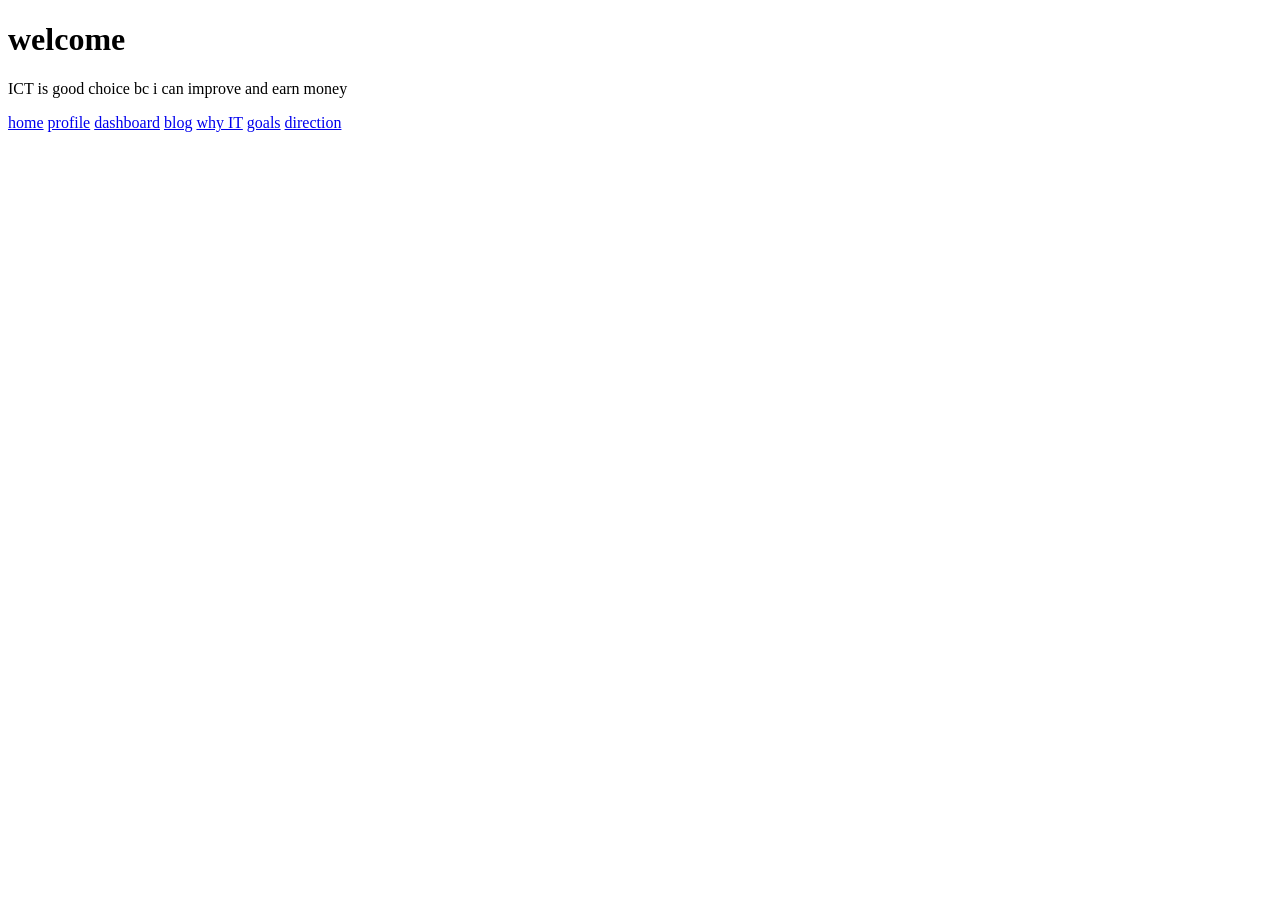
==== blog.html @ 0f148d78 "initial portfolio" ====
<!DOCTYPE html>
<html lang="en">
<head>
    <meta charset="UTF-8">
    <meta name="viewport" content="width=device-width, initial-scale=1.0">
    <title>Document</title>
</head>
<main>
    <h1> welcome</h1>
    <p>
        ICT is good choice bc i can improve and earn money
    </p>
</main>
<body>
    <nav>
        <a href="index.html">home</a>
        <a href="profile.html">profile</a>
        <a
    href="dashboard.html">dashboard</a>
         <a href="blog.html">blog</a>
         <a href="why-it.html">why IT</a>
         <a href="goals.html">goals</a>
         <a href="direction.html">direction</a>
         
         </nav>
    
</body>
</html>
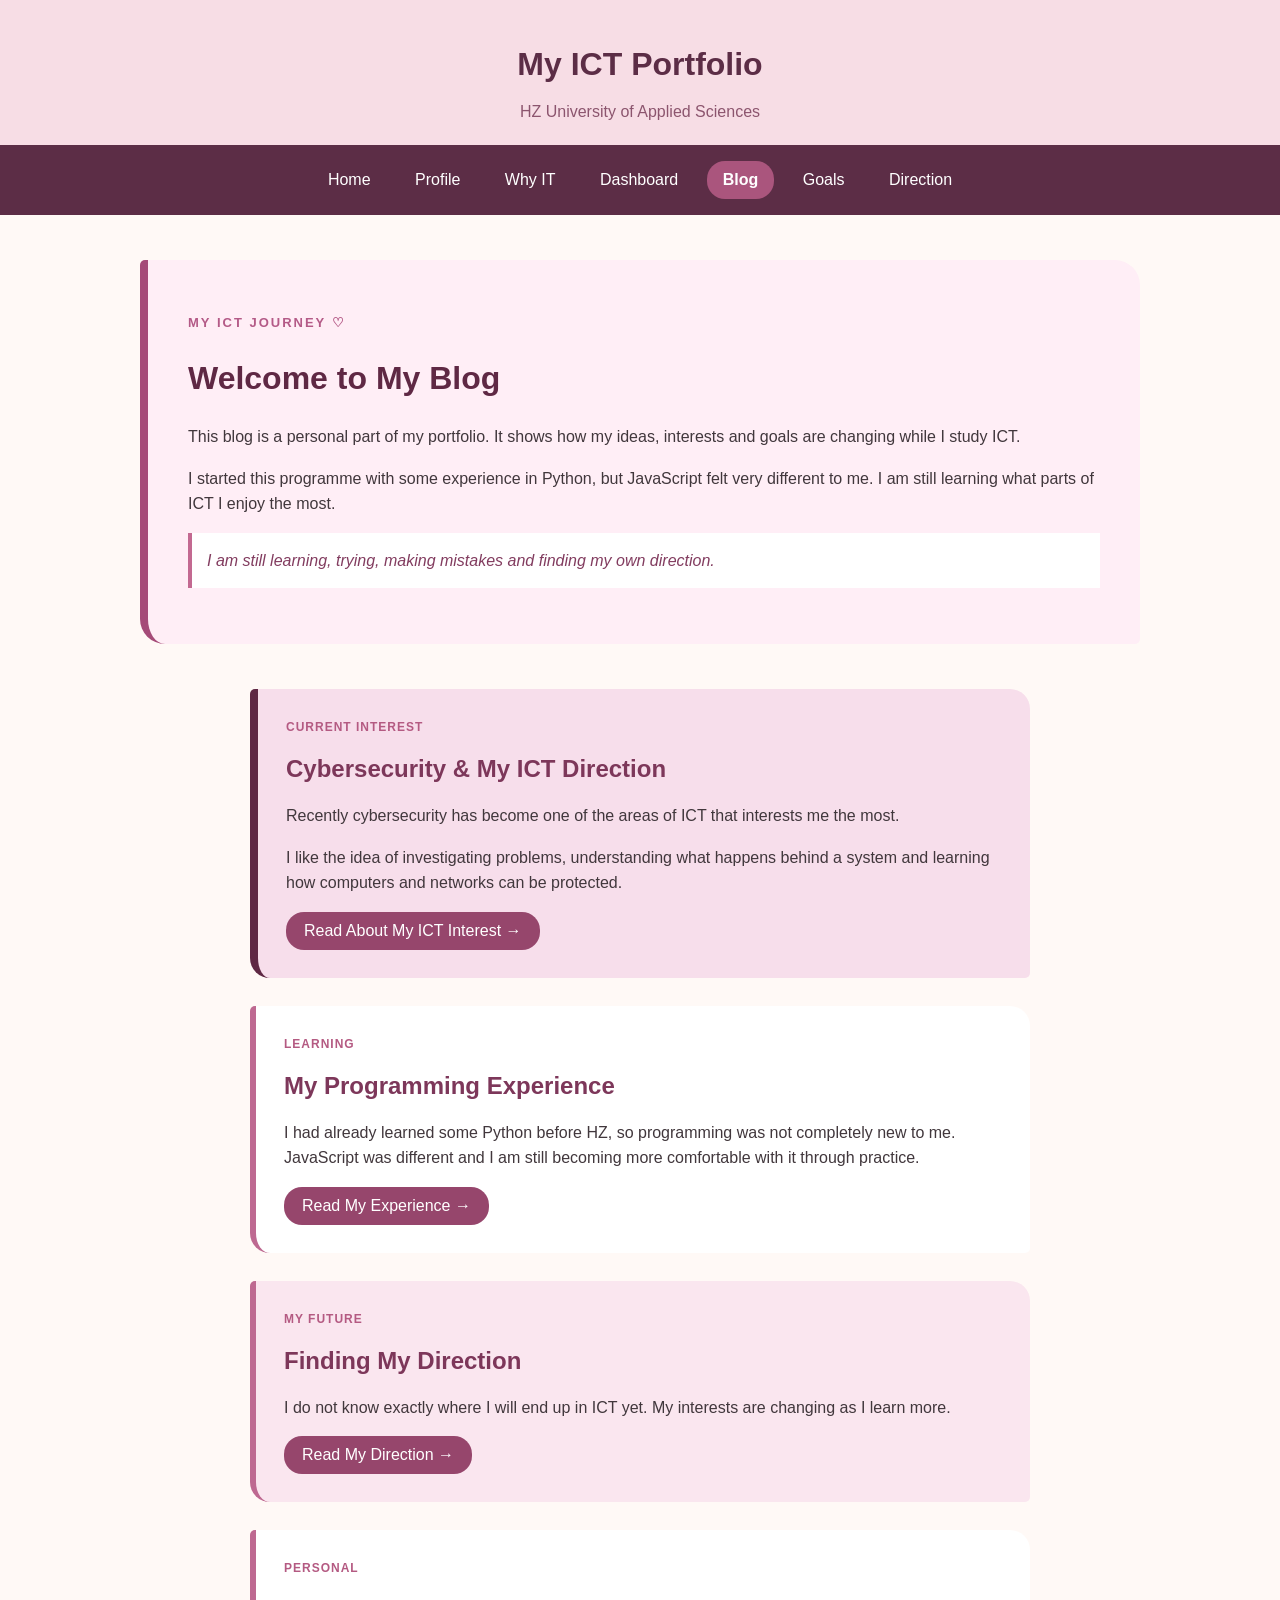
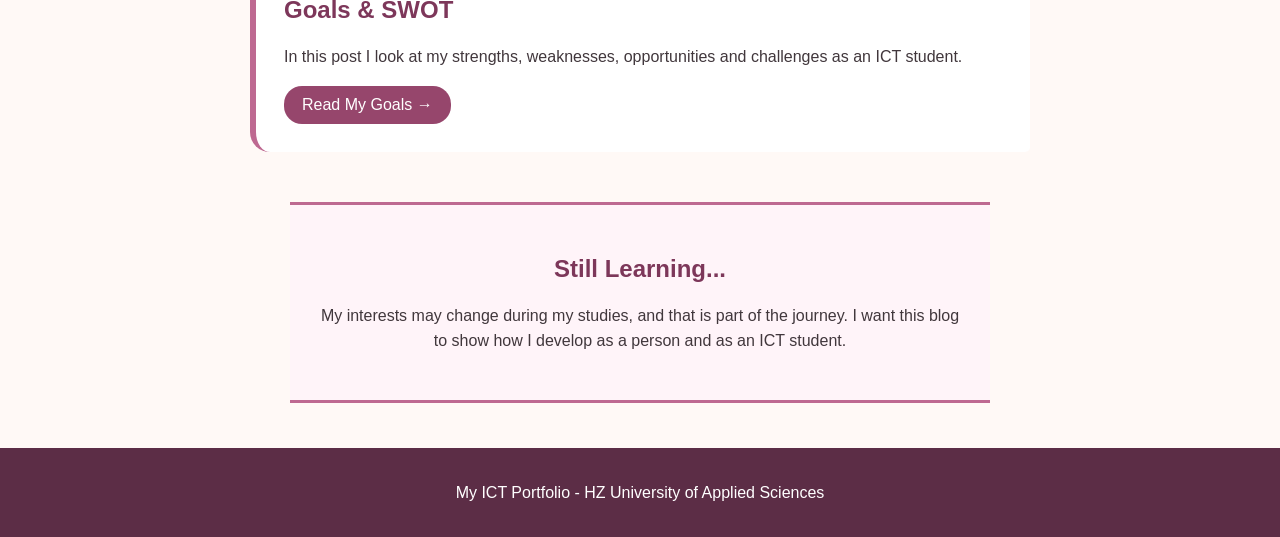
==== commit c5f016d7: "final portfolio" ====
--- a/blog.html
+++ b/blog.html
@@ -1,28 +1,139 @@
-<!DOCTYPE html>
+<!doctype html>
 <html lang="en">
-<head>
-    <meta charset="UTF-8">
-    <meta name="viewport" content="width=device-width, initial-scale=1.0">
-    <title>Document</title>
-</head>
-<main>
-    <h1> welcome</h1>
-    <p>
-        ICT is good choice bc i can improve and earn money
-    </p>
-</main>
-<body>
-    <nav>
-        <a href="index.html">home</a>
-        <a href="profile.html">profile</a>
-        <a
-    href="dashboard.html">dashboard</a>
-         <a href="blog.html">blog</a>
-         <a href="why-it.html">why IT</a>
-         <a href="goals.html">goals</a>
-         <a href="direction.html">direction</a>
-         
-         </nav>
-    
-</body>
-</html>+  <head>
+    <meta charset="UTF-8" />
+    <meta name="viewport" content="width=device-width, initial-scale=1.0" />
+
+    <title>Blog - My ICT Portfolio</title>
+
+    <meta
+      name="description"
+      content="My personal ICT blog about my goals, programming experience, future direction and interest in cybersecurity."
+    />
+
+    <link rel="stylesheet" href="css/style.css" />
+  </head>
+
+  <body>
+    <header>
+      <h1>My ICT Portfolio</h1>
+
+      <p class="header-text">HZ University of Applied Sciences</p>
+
+      <nav>
+        <a href="index.html">Home</a>
+        <a href="profile.html">Profile</a>
+        <a href="why-it.html">Why IT</a>
+        <a href="dashboard.html">Dashboard</a>
+        <a href="blog.html" class="active">Blog</a>
+        <a href="goals.html">Goals</a>
+        <a href="direction.html">Direction</a>
+      </nav>
+    </header>
+
+    <main>
+      <section class="personal-blog-intro">
+        <p class="blog-note">MY ICT JOURNEY ♡</p>
+
+        <h2>Welcome to My Blog</h2>
+
+        <p>
+          This blog is a personal part of my portfolio. It shows how my ideas,
+          interests and goals are changing while I study ICT.
+        </p>
+
+        <p>
+          I started this programme with some experience in Python, but
+          JavaScript felt very different to me. I am still learning what parts
+          of ICT I enjoy the most.
+        </p>
+
+        <p class="blog-quote">
+          I am still learning, trying, making mistakes and finding my own
+          direction.
+        </p>
+      </section>
+
+      <article class="personal-post cyber-post">
+        <span class="post-label">CURRENT INTEREST</span>
+
+        <h2>Cybersecurity & My ICT Direction</h2>
+
+        <p>
+          Recently cybersecurity has become one of the areas of ICT that
+          interests me the most.
+        </p>
+
+        <p>
+          I like the idea of investigating problems, understanding what happens
+          behind a system and learning how computers and networks can be
+          protected.
+        </p>
+
+        <a href="ict-field.html" class="blog-button">
+          Read About My ICT Interest →
+        </a>
+      </article>
+
+      <article class="personal-post">
+        <span class="post-label">LEARNING</span>
+
+        <h2>My Programming Experience</h2>
+
+        <p>
+          I had already learned some Python before HZ, so programming was not
+          completely new to me. JavaScript was different and I am still
+          becoming more comfortable with it through practice.
+        </p>
+
+        <a href="programming-experience.html" class="blog-button">
+          Read My Experience →
+        </a>
+      </article>
+
+      <article class="personal-post soft-post">
+        <span class="post-label">MY FUTURE</span>
+
+        <h2>Finding My Direction</h2>
+
+        <p>
+          I do not know exactly where I will end up in ICT yet. My interests are
+          changing as I learn more.
+        </p>
+
+        <a href="direction.html" class="blog-button">
+          Read My Direction →
+        </a>
+      </article>
+
+      <article class="personal-post">
+        <span class="post-label">PERSONAL</span>
+
+        <h2>Goals & SWOT</h2>
+
+        <p>
+          In this post I look at my strengths, weaknesses, opportunities and
+          challenges as an ICT student.
+        </p>
+
+        <a href="goals.html" class="blog-button">
+          Read My Goals →
+        </a>
+      </article>
+
+      <section class="blog-ending">
+        <h2>Still Learning...</h2>
+
+        <p>
+          My interests may change during my studies, and that is part of the
+          journey. I want this blog to show how I develop as a person and as an
+          ICT student.
+        </p>
+      </section>
+    </main>
+
+    <footer>
+      <p>My ICT Portfolio - HZ University of Applied Sciences</p>
+    </footer>
+  </body>
+</html>
--- a/css/style.css
+++ b/css/style.css
@@ -0,0 +1,1031 @@
+body {
+  background-color: rgb(255, 249, 246);
+  font-family: Arial, sans-serif;
+  margin: 0;
+  color: rgb(65, 55, 60);
+}
+
+/* =========================================
+   HEADER
+   ========================================= */
+
+header {
+  background-color: rgb(247, 221, 229);
+  text-align: center;
+  padding-top: 25px;
+}
+
+header h1 {
+  color: rgb(92, 45, 70);
+  margin-bottom: 5px;
+  font-size: 32px;
+}
+
+.header-text {
+  color: rgb(140, 85, 110);
+  margin-bottom: 20px;
+}
+
+/* =========================================
+   NAVIGATION
+   ========================================= */
+
+nav {
+  background-color: rgb(92, 45, 70);
+  padding: 12px;
+  text-align: center;
+}
+
+nav a {
+  color: white;
+  text-decoration: none;
+  display: inline-block;
+  padding: 10px 16px;
+  margin: 4px;
+  border-radius: 18px;
+}
+
+nav a:hover {
+  background-color: rgb(190, 105, 145);
+}
+
+nav a:active {
+  background-color: rgb(65, 28, 48);
+}
+
+nav a.active {
+  background-color: rgb(170, 85, 125);
+  font-weight: bold;
+}
+
+/* =========================================
+   MAIN
+   ========================================= */
+
+main {
+  width: 85%;
+  max-width: 1000px;
+  margin: 45px auto;
+}
+
+article,
+section {
+  box-sizing: border-box;
+}
+
+/* =========================================
+   GENERAL
+   ========================================= */
+
+h2,
+h3 {
+  color: rgb(125, 55, 90);
+}
+
+p {
+  line-height: 1.6;
+}
+
+ul {
+  line-height: 1.8;
+}
+
+main a {
+  text-decoration: none;
+}
+
+/* =========================================
+   GENERAL TABLE
+   ========================================= */
+
+table {
+  width: 100%;
+  border-collapse: collapse;
+  background-color: white;
+  margin-top: 20px;
+}
+
+table th,
+table td {
+  padding: 12px;
+  border: 1px solid rgb(225, 200, 210);
+  text-align: left;
+}
+
+table th {
+  background-color: rgb(105, 48, 78);
+  color: white;
+}
+
+table tr:hover {
+  background-color: rgb(250, 228, 238);
+}
+
+/* =========================================
+   FOOTER
+   ========================================= */
+
+footer {
+  background-color: rgb(92, 45, 70);
+  color: white;
+  text-align: center;
+  padding: 16px;
+  margin-top: 40px;
+}
+
+/* =========================================
+   HOME PAGE
+   ========================================= */
+
+.home-intro {
+  background-color: rgb(255, 241, 246);
+  padding: 40px;
+  border-left: 8px solid rgb(180, 100, 135);
+  border-radius: 5px 25px 5px 25px;
+  margin-bottom: 55px;
+}
+
+.intro-text {
+  width: 55%;
+  display: inline-block;
+  vertical-align: middle;
+}
+
+.intro-text h2 {
+  font-size: 34px;
+  color: rgb(95, 40, 68);
+  margin-top: 5px;
+}
+
+.intro-text p {
+  line-height: 1.7;
+}
+
+.intro-photo {
+  width: 32%;
+  display: inline-block;
+  vertical-align: middle;
+  text-align: center;
+  margin-left: 7%;
+}
+
+.code-photo {
+  width: 100%;
+  background-color: white;
+  padding: 10px;
+  border: 1px solid rgb(220, 200, 205);
+  border-radius: 8px;
+  transform: rotate(3deg);
+}
+
+.intro-photo p {
+  color: rgb(130, 90, 105);
+  font-size: 13px;
+  margin-top: 15px;
+}
+
+.home-button {
+  display: inline-block;
+  background-color: rgb(150, 70, 108);
+  color: white;
+  padding: 11px 22px;
+  margin-top: 10px;
+  border-radius: 20px;
+}
+
+.home-button:hover {
+  background-color: rgb(92, 45, 70);
+  color: white;
+}
+
+/* HOME PORTFOLIO */
+
+.explore-section {
+  margin-bottom: 55px;
+  padding-left: 20px;
+}
+
+.explore-section h2 {
+  color: rgb(95, 40, 68);
+  font-size: 28px;
+  margin-bottom: 8px;
+}
+
+.explore-text {
+  color: rgb(115, 95, 105);
+}
+
+.portfolio-menu {
+  margin-top: 25px;
+}
+
+.portfolio-item {
+  width: 26%;
+  display: inline-block;
+  vertical-align: top;
+  background-color: white;
+  margin: 8px;
+  padding: 18px;
+  border-top: 5px solid rgb(190, 105, 145);
+  border-radius: 4px 4px 16px 16px;
+  color: rgb(95, 40, 68);
+}
+
+.portfolio-item strong {
+  display: block;
+  margin-bottom: 8px;
+  font-size: 17px;
+}
+
+.portfolio-item span {
+  display: block;
+  color: rgb(125, 105, 115);
+  font-size: 14px;
+}
+
+.portfolio-item:hover {
+  background-color: rgb(250, 224, 235);
+  border-top-color: rgb(92, 45, 70);
+}
+
+/* HOME INTERESTS */
+
+.interest-section {
+  background-color: rgb(248, 228, 236);
+  padding: 30px;
+  border-radius: 20px 5px 20px 5px;
+  margin-bottom: 50px;
+}
+
+.interest-section h2 {
+  color: rgb(95, 40, 68);
+}
+
+/* HZ LOGO */
+
+.hz-section {
+  text-align: center;
+  border-top: 2px solid rgb(225, 185, 200);
+  padding-top: 30px;
+}
+
+.hz-logo {
+  width: 130px;
+  margin-bottom: 5px;
+}
+
+.hz-section p {
+  color: rgb(130, 85, 105);
+}
+
+/* =========================================
+   PROFILE PAGE
+   ========================================= */
+
+.profile-top {
+  background-color: rgb(255, 239, 246);
+  padding: 35px;
+  border-left: 8px solid rgb(180, 100, 135);
+  border-radius: 5px 25px 5px 25px;
+  margin-bottom: 45px;
+}
+
+.about-me {
+  width: 55%;
+  display: inline-block;
+  vertical-align: middle;
+}
+
+.about-me h2 {
+  color: rgb(95, 40, 68);
+  font-size: 32px;
+  margin-top: 5px;
+}
+
+.hello-text {
+  color: rgb(185, 90, 135);
+  font-size: 15px;
+  font-weight: bold;
+}
+
+.tagline {
+  color: rgb(150, 70, 110);
+  font-size: 18px;
+  font-weight: bold;
+}
+
+/* PROFILE PHOTO */
+
+.photo-area {
+  width: 34%;
+  display: inline-block;
+  vertical-align: middle;
+  margin-left: 6%;
+  text-align: center;
+}
+
+.photo-card {
+  background-color: white;
+  padding: 12px;
+  border: 1px solid rgb(225, 200, 210);
+  transform: rotate(2deg);
+}
+
+.profile-photo {
+  width: 100%;
+  border: none;
+}
+
+.photo-card p {
+  color: rgb(135, 90, 110);
+  font-size: 13px;
+}
+
+/* GITHUB BUTTON */
+
+.github-button {
+  display: inline-block;
+  background-color: rgb(150, 70, 108);
+  color: white;
+  padding: 10px 22px;
+  margin-top: 10px;
+  border-radius: 20px;
+}
+
+.github-button:hover {
+  background-color: rgb(92, 45, 70);
+  color: white;
+}
+
+/* QUICK FACTS */
+
+.quick-facts {
+  margin-bottom: 45px;
+}
+
+.quick-facts h2 {
+  text-align: center;
+  color: rgb(95, 40, 68);
+}
+
+.fact {
+  width: 26%;
+  display: inline-block;
+  vertical-align: top;
+  background-color: white;
+  margin: 8px;
+  padding: 18px;
+  text-align: center;
+  border-bottom: 4px solid rgb(195, 105, 145);
+  border-radius: 15px;
+}
+
+.fact strong {
+  color: rgb(105, 45, 75);
+}
+
+.fact p {
+  color: rgb(125, 105, 115);
+}
+
+.fact:hover {
+  background-color: rgb(250, 225, 236);
+}
+
+/* LIKES */
+
+.likes-section {
+  background-color: rgb(250, 230, 239);
+  padding: 30px;
+  border-radius: 20px 5px 20px 5px;
+  margin-bottom: 45px;
+}
+
+.likes-section li {
+  margin: 8px 0;
+}
+
+/* USEFUL LINKS */
+
+.useful-links {
+  background-color: rgb(255, 246, 250);
+  padding: 30px;
+  border-radius: 5px 20px 5px 20px;
+}
+
+.useful-links a {
+  display: block;
+  background-color: white;
+  color: rgb(105, 45, 75);
+  padding: 12px;
+  margin: 9px 0;
+  border-left: 5px solid rgb(185, 95, 135);
+  border-radius: 5px;
+}
+
+.useful-links a:hover {
+  background-color: rgb(215, 145, 175);
+  color: white;
+}
+
+/* =========================================
+   WHY IT PAGE
+   ========================================= */
+
+.why-intro {
+  background-color: rgb(255, 239, 246);
+  padding: 35px;
+  border-left: 8px solid rgb(180, 100, 135);
+  border-radius: 5px 25px 5px 25px;
+  margin-bottom: 35px;
+}
+
+.why-intro h2 {
+  font-size: 32px;
+  color: rgb(95, 40, 68);
+}
+
+.why-small {
+  color: rgb(185, 90, 135);
+  font-size: 14px;
+  font-weight: bold;
+  letter-spacing: 2px;
+}
+
+.why-box {
+  width: 42%;
+  display: inline-block;
+  vertical-align: top;
+  background-color: white;
+  padding: 25px;
+  margin-right: 3%;
+  border-top: 5px solid rgb(190, 105, 145);
+  border-radius: 5px 5px 18px 18px;
+}
+
+.second-box {
+  background-color: rgb(250, 230, 239);
+}
+
+.why-goal {
+  background-color: rgb(248, 228, 236);
+  padding: 30px;
+  margin-top: 40px;
+  border-radius: 20px 5px 20px 5px;
+  text-align: center;
+}
+
+.why-button {
+  display: inline-block;
+  background-color: rgb(150, 70, 108);
+  color: white;
+  padding: 11px 22px;
+  border-radius: 20px;
+}
+
+.why-button:hover {
+  background-color: rgb(92, 45, 70);
+  color: white;
+}
+
+/* =========================================
+   BLOG PAGE
+   ========================================= */
+
+.personal-blog-intro {
+  background-color: rgb(255, 238, 246);
+  padding: 40px;
+  margin-bottom: 45px;
+  border-left: 8px solid rgb(165, 75, 120);
+  border-radius: 5px 25px 5px 25px;
+}
+
+.personal-blog-intro h2 {
+  color: rgb(95, 40, 68);
+  font-size: 32px;
+}
+
+.blog-note {
+  color: rgb(180, 90, 135);
+  font-size: 13px;
+  font-weight: bold;
+  letter-spacing: 2px;
+}
+
+.blog-quote {
+  background-color: white;
+  color: rgb(130, 60, 95);
+  padding: 15px;
+  border-left: 4px solid rgb(195, 105, 145);
+  font-style: italic;
+}
+
+.personal-post {
+  width: 78%;
+  background-color: white;
+  padding: 28px;
+  margin: 28px auto;
+  border-left: 6px solid rgb(190, 105, 145);
+  border-radius: 5px 20px 5px 20px;
+}
+
+.personal-post:hover {
+  background-color: rgb(255, 246, 250);
+}
+
+.soft-post {
+  background-color: rgb(250, 230, 239);
+}
+
+.cyber-post {
+  background-color: rgb(247, 222, 235);
+  border-left: 8px solid rgb(95, 40, 68);
+}
+
+.post-label {
+  color: rgb(180, 90, 130);
+  font-size: 12px;
+  font-weight: bold;
+  letter-spacing: 1px;
+}
+
+.blog-button {
+  display: inline-block;
+  background-color: rgb(150, 70, 108);
+  color: white;
+  padding: 10px 18px;
+  border-radius: 18px;
+}
+
+.blog-button:hover {
+  background-color: rgb(92, 45, 70);
+  color: white;
+}
+
+.blog-ending {
+  width: 70%;
+  background-color: rgb(255, 244, 249);
+  text-align: center;
+  padding: 30px;
+  margin: 50px auto 20px auto;
+  border-top: 3px solid rgb(190, 105, 145);
+  border-bottom: 3px solid rgb(190, 105, 145);
+}
+
+/* =========================================
+   GOALS PAGE
+   ========================================= */
+
+.goals-intro {
+  background-color: rgb(255, 239, 246);
+  padding: 35px;
+  border-left: 8px solid rgb(180, 100, 135);
+  border-radius: 5px 25px 5px 25px;
+  margin-bottom: 40px;
+}
+
+.goals-intro h2 {
+  font-size: 32px;
+  color: rgb(95, 40, 68);
+}
+
+.swot-section {
+  margin-bottom: 45px;
+}
+
+.swot-section h2 {
+  text-align: center;
+}
+
+.swot-box {
+  width: 42%;
+  display: inline-block;
+  vertical-align: top;
+  background-color: white;
+  margin: 10px;
+  padding: 22px;
+  border-radius: 12px;
+}
+
+.strength {
+  border-top: 5px solid rgb(180, 100, 135);
+}
+
+.weakness {
+  background-color: rgb(250, 230, 239);
+  border-top: 5px solid rgb(130, 60, 95);
+}
+
+.opportunity {
+  background-color: rgb(255, 246, 250);
+  border-top: 5px solid rgb(205, 135, 165);
+}
+
+.threat {
+  background-color: rgb(248, 226, 236);
+  border-top: 5px solid rgb(95, 40, 68);
+}
+
+.future-goal {
+  background-color: rgb(250, 230, 239);
+  padding: 30px;
+  text-align: center;
+  border-radius: 20px 5px 20px 5px;
+}
+
+/* =========================================
+   DIRECTION PAGE
+   ========================================= */
+
+.direction-intro {
+  background-color: rgb(255, 239, 246);
+  padding: 35px;
+  border-left: 8px solid rgb(180, 100, 135);
+  border-radius: 5px 25px 5px 25px;
+  margin-bottom: 35px;
+}
+
+.direction-intro h2 {
+  font-size: 32px;
+  color: rgb(95, 40, 68);
+}
+
+.direction-card {
+  width: 80%;
+  background-color: white;
+  padding: 25px;
+  margin: 25px auto;
+  border-left: 6px solid rgb(190, 105, 145);
+  border-radius: 5px 18px 5px 18px;
+}
+
+.direction-card:hover {
+  background-color: rgb(255, 246, 250);
+}
+
+.pink-direction {
+  background-color: rgb(250, 230, 239);
+  border-left-color: rgb(110, 45, 75);
+}
+
+.direction-end {
+  background-color: rgb(248, 228, 236);
+  padding: 30px;
+  margin-top: 40px;
+  text-align: center;
+  border-radius: 20px 5px 20px 5px;
+}
+
+/* =========================================
+   PROGRAMMING EXPERIENCE
+   ========================================= */
+
+.programming-intro {
+  background-color: rgb(255, 239, 246);
+  padding: 35px;
+  border-left: 8px solid rgb(180, 100, 135);
+  border-radius: 5px 25px 5px 25px;
+  margin-bottom: 40px;
+}
+
+.programming-intro h2 {
+  font-size: 32px;
+}
+
+.learning-section {
+  margin-bottom: 45px;
+}
+
+.learning-section h2 {
+  text-align: center;
+}
+
+.learning-box {
+  width: 26%;
+  display: inline-block;
+  vertical-align: top;
+  background-color: white;
+  padding: 20px;
+  margin: 8px;
+  border-top: 5px solid rgb(190, 105, 145);
+  border-radius: 5px 5px 15px 15px;
+}
+
+.learning-box:hover {
+  background-color: rgb(250, 225, 236);
+}
+
+.challenge-section {
+  background-color: rgb(250, 230, 239);
+  padding: 30px;
+  border-radius: 20px 5px 20px 5px;
+  margin-bottom: 40px;
+}
+
+.programming-goal {
+  background-color: white;
+  padding: 30px;
+  text-align: center;
+  border-top: 5px solid rgb(185, 95, 135);
+  border-radius: 5px 5px 18px 18px;
+}
+
+/* =========================================
+   ICT FIELD PAGE
+   ========================================= */
+
+.field-intro {
+  background-color: rgb(255, 239, 246);
+  padding: 35px;
+  border-left: 8px solid rgb(180, 100, 135);
+  border-radius: 5px 25px 5px 25px;
+  margin-bottom: 40px;
+}
+
+.field-intro h2 {
+  font-size: 32px;
+}
+
+.field-section {
+  margin-bottom: 45px;
+}
+
+.field-section h2 {
+  text-align: center;
+}
+
+.field-box {
+  width: 42%;
+  display: inline-block;
+  vertical-align: top;
+  background-color: white;
+  padding: 22px;
+  margin: 10px;
+  border-top: 5px solid rgb(190, 105, 145);
+  border-radius: 5px 5px 15px 15px;
+}
+
+.field-box:hover {
+  background-color: rgb(250, 225, 236);
+}
+
+.cyber-interest {
+  background-color: rgb(250, 230, 239);
+  padding: 30px;
+  border-left: 7px solid rgb(105, 45, 75);
+  border-radius: 20px 5px 20px 5px;
+  margin-bottom: 40px;
+}
+
+/* =========================================
+   BACK BUTTON
+   ========================================= */
+
+.back-button {
+  display: inline-block;
+  background-color: rgb(150, 70, 108);
+  color: white;
+  padding: 10px 20px;
+  border-radius: 20px;
+}
+
+.back-button:hover {
+  background-color: rgb(92, 45, 70);
+  color: white;
+}
+
+/* =========================================
+   DASHBOARD PAGE
+   ========================================= */
+
+/* STUDY PROGRESS */
+
+.study-progress {
+  width: 80%;
+  background-color: rgb(255, 239, 246);
+  padding: 30px;
+  margin: 0 auto 45px auto;
+  border-left: 8px solid rgb(180, 100, 135);
+  border-radius: 5px 25px 5px 25px;
+}
+
+/* PROGRESS TITLE */
+
+.progress-title {
+  text-align: center;
+  margin-bottom: 25px;
+}
+
+.progress-title h2 {
+  color: rgb(95, 40, 68);
+  margin: 0 0 6px 0;
+  font-size: 28px;
+}
+
+.progress-title p {
+  color: rgb(150, 80, 110);
+  margin: 0;
+  font-size: 14px;
+}
+
+/* PROGRESS BAR */
+
+.progress-bar {
+  width: 100%;
+  height: 24px;
+  background-color: rgb(230, 215, 222);
+  border-radius: 15px;
+  position: relative;
+  overflow: hidden;
+}
+
+.progress-fill {
+  width: 0%;
+  height: 100%;
+  background-color: rgb(180, 100, 135);
+  border-radius: 15px;
+}
+
+/* STUDY ADVICE BOUNDARY */
+
+.boundary-line {
+  position: absolute;
+  left: 75%;
+  top: 0;
+  width: 4px;
+  height: 100%;
+  background-color: rgb(92, 45, 70);
+}
+
+/* PROGRESS TEXT */
+
+.progress-info {
+  display: flex;
+  justify-content: space-between;
+  margin-top: 9px;
+  color: rgb(120, 85, 100);
+  font-size: 12px;
+}
+
+.boundary-text {
+  color: rgb(92, 45, 70);
+  font-weight: bold;
+}
+
+/* DASHBOARD TABLE */
+
+.dashboard-table {
+  background-color: white;
+  padding: 30px;
+  border-top: 5px solid rgb(190, 105, 145);
+  border-radius: 5px 5px 18px 18px;
+  margin-bottom: 40px;
+}
+
+.dashboard-table h2 {
+  text-align: center;
+  color: rgb(95, 40, 68);
+  margin-top: 0;
+  margin-bottom: 25px;
+}
+
+.dashboard-table table {
+  font-size: 14px;
+}
+
+.dashboard-table th {
+  background-color: rgb(95, 40, 68);
+  color: white;
+}
+
+.quarter-row td {
+  background-color: rgb(232, 190, 210);
+  color: rgb(85, 35, 60);
+  font-weight: bold;
+  text-align: center;
+}
+
+.not-completed td {
+  background-color: rgb(255, 251, 252);
+}
+
+.not-completed:hover td {
+  background-color: rgb(250, 235, 242);
+}
+
+.passed td {
+  background-color: rgb(230, 245, 233);
+}
+
+.failed td {
+  background-color: rgb(250, 228, 232);
+}
+
+/* =========================================
+   MOBILE
+   ========================================= */
+
+@media (max-width: 700px) {
+  main {
+    width: 92%;
+  }
+
+  nav a {
+    padding: 8px 12px;
+  }
+
+  /* HOME */
+
+  .intro-text {
+    width: 100%;
+  }
+
+  .intro-photo {
+    width: 70%;
+    margin: 30px 15% 0 15%;
+  }
+
+  .portfolio-item {
+    width: 85%;
+  }
+
+  /* PROFILE */
+
+  .about-me {
+    width: 100%;
+  }
+
+  .photo-area {
+    width: 70%;
+    margin: 30px 15% 0 15%;
+  }
+
+  .fact {
+    width: 85%;
+  }
+
+  /* WHY IT */
+
+  .why-box {
+    width: 90%;
+    margin-bottom: 20px;
+  }
+
+  /* BLOG */
+
+  .personal-post {
+    width: 90%;
+  }
+
+  .blog-ending {
+    width: 85%;
+  }
+
+  /* GOALS */
+
+  .swot-box {
+    width: 90%;
+  }
+
+  /* DIRECTION */
+
+  .direction-card {
+    width: 90%;
+  }
+
+  /* PROGRAMMING */
+
+  .learning-box {
+    width: 85%;
+  }
+
+  /* ICT FIELD */
+
+  .field-box {
+    width: 90%;
+  }
+
+  /* DASHBOARD */
+
+  .study-progress {
+    width: 90%;
+    padding: 25px;
+  }
+
+  .progress-title h2 {
+    font-size: 24px;
+  }
+
+  .progress-info {
+    font-size: 10px;
+  }
+
+  .dashboard-table {
+    overflow-x: auto;
+    padding: 15px;
+  }
+
+  .dashboard-table table {
+    min-width: 750px;
+  }
+}
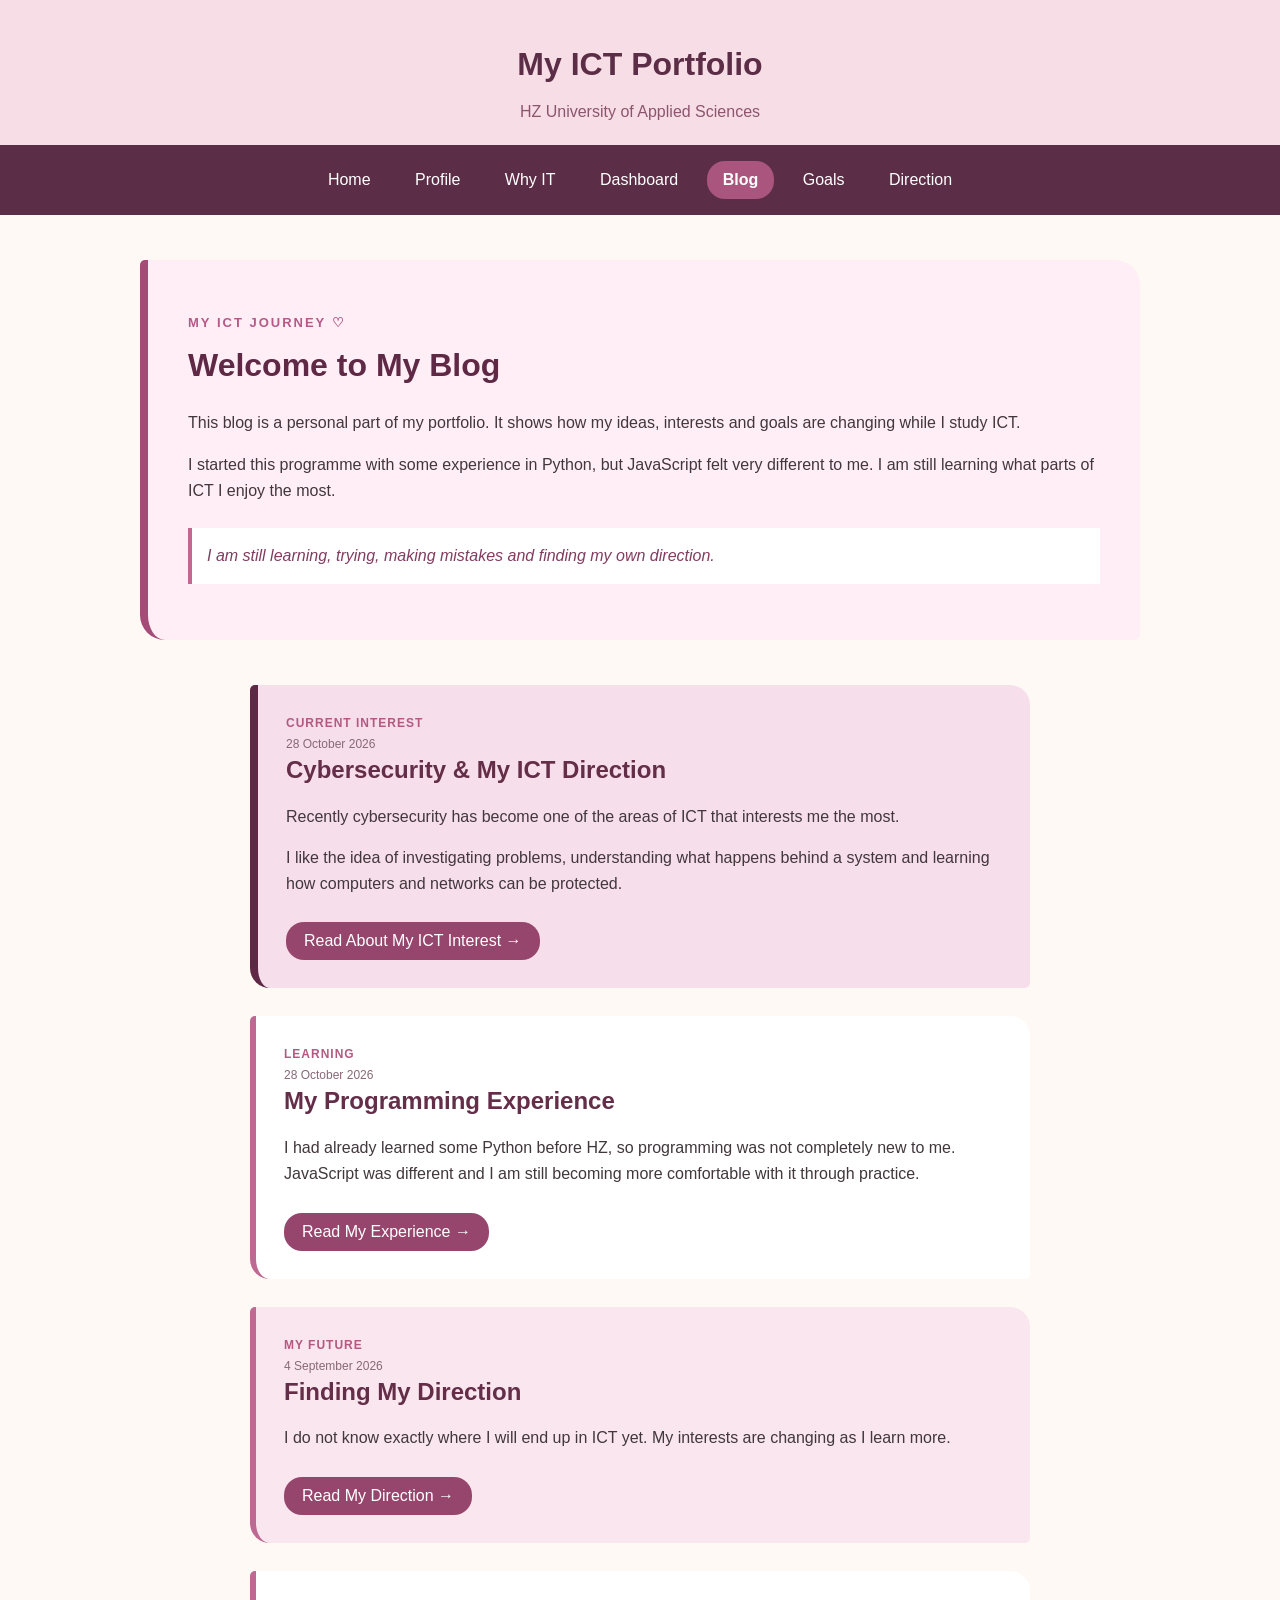
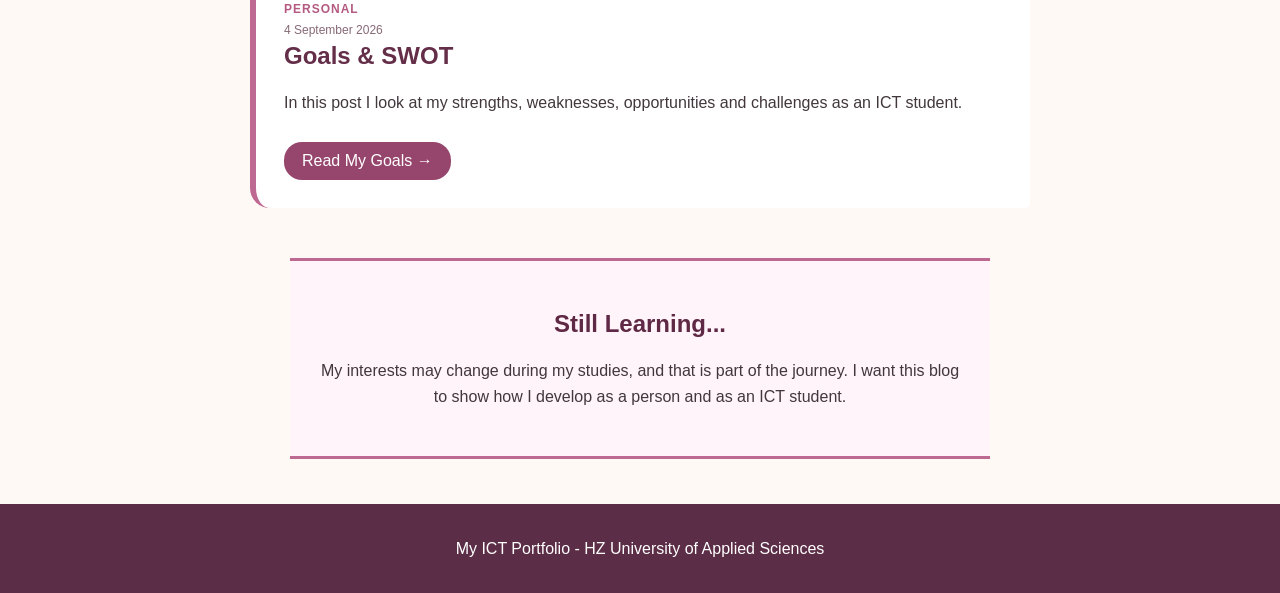
==== commit 3d9f85ef: "update dashboard and css" ====
--- a/blog.html
+++ b/blog.html
@@ -25,7 +25,7 @@
         <a href="profile.html">Profile</a>
         <a href="why-it.html">Why IT</a>
         <a href="dashboard.html">Dashboard</a>
-        <a href="blog.html" class="active">Blog</a>
+        <a href="blog.html" class="active" aria-current="page">Blog</a>
         <a href="goals.html">Goals</a>
         <a href="direction.html">Direction</a>
       </nav>
@@ -57,6 +57,8 @@
       <article class="personal-post cyber-post">
         <span class="post-label">CURRENT INTEREST</span>
 
+        <time class="post-date" datetime="2026-10-28"> 28 October 2026 </time>
+
         <h2>Cybersecurity & My ICT Direction</h2>
 
         <p>
@@ -78,12 +80,14 @@
       <article class="personal-post">
         <span class="post-label">LEARNING</span>
 
+        <time class="post-date" datetime="2026-10-28"> 28 October 2026 </time>
+
         <h2>My Programming Experience</h2>
 
         <p>
           I had already learned some Python before HZ, so programming was not
-          completely new to me. JavaScript was different and I am still
-          becoming more comfortable with it through practice.
+          completely new to me. JavaScript was different and I am still becoming
+          more comfortable with it through practice.
         </p>
 
         <a href="programming-experience.html" class="blog-button">
@@ -94,6 +98,8 @@
       <article class="personal-post soft-post">
         <span class="post-label">MY FUTURE</span>
 
+        <time class="post-date" datetime="2026-09-04"> 4 September 2026 </time>
+
         <h2>Finding My Direction</h2>
 
         <p>
@@ -101,13 +107,13 @@
           changing as I learn more.
         </p>
 
-        <a href="direction.html" class="blog-button">
-          Read My Direction →
-        </a>
+        <a href="direction.html" class="blog-button"> Read My Direction → </a>
       </article>
 
       <article class="personal-post">
         <span class="post-label">PERSONAL</span>
+
+        <time class="post-date" datetime="2026-09-04"> 4 September 2026 </time>
 
         <h2>Goals & SWOT</h2>
 
@@ -116,9 +122,7 @@
           challenges as an ICT student.
         </p>
 
-        <a href="goals.html" class="blog-button">
-          Read My Goals →
-        </a>
+        <a href="goals.html" class="blog-button"> Read My Goals → </a>
       </article>
 
       <section class="blog-ending">
--- a/css/style.css
+++ b/css/style.css
@@ -69,7 +69,8 @@
 }
 
 article,
-section {
+section,
+aside {
   box-sizing: border-box;
 }
 
@@ -198,7 +199,9 @@
   color: white;
 }
 
-/* HOME PORTFOLIO */
+/* =========================================
+   HOME - PORTFOLIO
+   ========================================= */
 
 .explore-section {
   margin-bottom: 55px;
@@ -248,7 +251,13 @@
   border-top-color: rgb(92, 45, 70);
 }
 
-/* HOME INTERESTS */
+.portfolio-item:hover span {
+  color: rgb(92, 45, 70);
+}
+
+/* =========================================
+   HOME - INTERESTS
+   ========================================= */
 
 .interest-section {
   background-color: rgb(248, 228, 236);
@@ -261,7 +270,9 @@
   color: rgb(95, 40, 68);
 }
 
-/* HZ LOGO */
+/* =========================================
+   HOME - HZ
+   ========================================= */
 
 .hz-section {
   text-align: center;
@@ -290,6 +301,8 @@
   margin-bottom: 45px;
 }
 
+/* ABOUT ME */
+
 .about-me {
   width: 55%;
   display: inline-block;
@@ -339,9 +352,10 @@
 .photo-card p {
   color: rgb(135, 90, 110);
   font-size: 13px;
-}
-
-/* GITHUB BUTTON */
+  margin-bottom: 5px;
+}
+
+/* GITHUB */
 
 .github-button {
   display: inline-block;
@@ -357,60 +371,154 @@
   color: white;
 }
 
-/* QUICK FACTS */
-
-.quick-facts {
-  margin-bottom: 45px;
-}
-
-.quick-facts h2 {
-  text-align: center;
-  color: rgb(95, 40, 68);
-}
-
-.fact {
-  width: 26%;
-  display: inline-block;
-  vertical-align: top;
-  background-color: white;
-  margin: 8px;
-  padding: 18px;
-  text-align: center;
-  border-bottom: 4px solid rgb(195, 105, 145);
-  border-radius: 15px;
-}
-
-.fact strong {
-  color: rgb(105, 45, 75);
-}
-
-.fact p {
-  color: rgb(125, 105, 115);
-}
-
-.fact:hover {
-  background-color: rgb(250, 225, 236);
-}
-
-/* LIKES */
-
-.likes-section {
+/* =========================================
+   PROFILE - THEATRE
+   ========================================= */
+
+.theatre-section {
   background-color: rgb(250, 230, 239);
   padding: 30px;
+  margin-bottom: 45px;
   border-radius: 20px 5px 20px 5px;
+}
+
+.theatre-photo {
+  width: 48%;
+  display: inline-block;
+  vertical-align: middle;
+}
+
+.theatre-photo img {
+  width: 100%;
+  display: block;
+  border-radius: 8px;
+}
+
+.theatre-text {
+  width: 43%;
+  display: inline-block;
+  vertical-align: middle;
+  margin-left: 5%;
+}
+
+.theatre-small {
+  color: rgb(185, 90, 135);
+  font-size: 12px;
+  font-weight: bold;
+  letter-spacing: 1px;
+  margin-bottom: 5px;
+}
+
+.theatre-text h2 {
+  color: rgb(95, 40, 68);
+  font-size: 30px;
+  margin-top: 5px;
+  margin-bottom: 15px;
+}
+
+.theatre-text h3 {
+  color: rgb(105, 45, 75);
+  font-size: 17px;
+  margin-bottom: 5px;
+}
+
+.theatre-text p {
+  line-height: 1.7;
+}
+
+.theatre-details {
+  padding-left: 20px;
+  margin-top: 5px;
+}
+
+.theatre-details li {
+  margin-bottom: 4px;
+}
+
+/* =========================================
+   PROFILE - BAKING
+   ========================================= */
+
+.baking-section {
+  background-color: rgb(255, 244, 238);
+  padding: 35px;
   margin-bottom: 45px;
-}
-
-.likes-section li {
-  margin: 8px 0;
-}
-
-/* USEFUL LINKS */
+  border-right: 8px solid rgb(190, 105, 145);
+  border-radius: 25px 5px 25px 5px;
+}
+
+.baking-text {
+  width: 45%;
+  display: inline-block;
+  vertical-align: middle;
+  margin-right: 6%;
+}
+
+.baking-small {
+  color: rgb(185, 90, 135);
+  font-size: 12px;
+  font-weight: bold;
+  letter-spacing: 1px;
+  margin-bottom: 5px;
+}
+
+.baking-text h2 {
+  color: rgb(95, 40, 68);
+  font-size: 30px;
+  margin-top: 5px;
+  margin-bottom: 15px;
+}
+
+.baking-text p {
+  line-height: 1.7;
+}
+
+.baking-note {
+  display: inline-block;
+  background-color: rgb(247, 221, 229);
+  color: rgb(105, 45, 75);
+  padding: 9px 15px;
+  margin-top: 8px;
+  border-radius: 18px;
+  font-size: 13px;
+  font-weight: bold;
+}
+
+.baking-photo {
+  width: 43%;
+  display: inline-block;
+  vertical-align: middle;
+  text-align: center;
+  background-color: white;
+  padding: 10px;
+  border: 1px solid rgb(225, 200, 210);
+  transform: rotate(2deg);
+  box-sizing: border-box;
+}
+
+.baking-photo img {
+  width: 100%;
+  display: block;
+}
+
+.baking-photo p {
+  color: rgb(135, 90, 110);
+  font-size: 13px;
+  margin-bottom: 4px;
+}
+
+/* =========================================
+   EXTERNAL LINKS
+   ========================================= */
 
 .useful-links {
   background-color: rgb(255, 246, 250);
   padding: 30px;
   border-radius: 5px 20px 5px 20px;
+}
+
+.useful-links h2 {
+  color: rgb(95, 40, 68);
 }
 
 .useful-links a {
@@ -426,6 +534,15 @@
 .useful-links a:hover {
   background-color: rgb(215, 145, 175);
   color: white;
+}
+
+.external-menu {
+  border-left: 6px solid rgb(185, 95, 135);
+}
+
+.external-menu h2::after {
+  content: " ↗";
+  font-size: 16px;
 }
 
 /* =========================================
@@ -441,8 +558,9 @@
 }
 
 .why-intro h2 {
+  color: rgb(95, 40, 68);
   font-size: 32px;
-  color: rgb(95, 40, 68);
+  margin-top: 5px;
 }
 
 .why-small {
@@ -463,6 +581,10 @@
   border-radius: 5px 5px 18px 18px;
 }
 
+.why-box h2 {
+  color: rgb(105, 45, 75);
+}
+
 .second-box {
   background-color: rgb(250, 230, 239);
 }
@@ -475,11 +597,16 @@
   text-align: center;
 }
 
+.why-goal h2 {
+  color: rgb(95, 40, 68);
+}
+
 .why-button {
   display: inline-block;
   background-color: rgb(150, 70, 108);
   color: white;
   padding: 11px 22px;
+  margin-top: 10px;
   border-radius: 20px;
 }
 
@@ -503,6 +630,7 @@
 .personal-blog-intro h2 {
   color: rgb(95, 40, 68);
   font-size: 32px;
+  margin-top: 5px;
 }
 
 .blog-note {
@@ -516,6 +644,7 @@
   background-color: white;
   color: rgb(130, 60, 95);
   padding: 15px;
+  margin-top: 25px;
   border-left: 4px solid rgb(195, 105, 145);
   font-style: italic;
 }
@@ -531,6 +660,11 @@
 
 .personal-post:hover {
   background-color: rgb(255, 246, 250);
+}
+
+.personal-post h2 {
+  color: rgb(100, 45, 72);
+  margin-top: 5px;
 }
 
 .soft-post {
@@ -549,11 +683,19 @@
   letter-spacing: 1px;
 }
 
+.post-date {
+  display: block;
+  color: rgb(135, 105, 118);
+  font-size: 12px;
+  margin-top: 6px;
+}
+
 .blog-button {
   display: inline-block;
   background-color: rgb(150, 70, 108);
   color: white;
   padding: 10px 18px;
+  margin-top: 10px;
   border-radius: 18px;
 }
 
@@ -570,6 +712,10 @@
   margin: 50px auto 20px auto;
   border-top: 3px solid rgb(190, 105, 145);
   border-bottom: 3px solid rgb(190, 105, 145);
+}
+
+.blog-ending h2 {
+  color: rgb(95, 40, 68);
 }
 
 /* =========================================
@@ -585,8 +731,8 @@
 }
 
 .goals-intro h2 {
+  color: rgb(95, 40, 68);
   font-size: 32px;
-  color: rgb(95, 40, 68);
 }
 
 .swot-section {
@@ -594,7 +740,9 @@
 }
 
 .swot-section h2 {
-  text-align: center;
+  color: rgb(95, 40, 68);
+  text-align: center;
+  margin-bottom: 25px;
 }
 
 .swot-box {
@@ -605,6 +753,14 @@
   margin: 10px;
   padding: 22px;
   border-radius: 12px;
+}
+
+.swot-box h3 {
+  margin-top: 0;
+}
+
+.swot-box li {
+  margin: 8px 0;
 }
 
 .strength {
@@ -646,8 +802,8 @@
 }
 
 .direction-intro h2 {
+  color: rgb(95, 40, 68);
   font-size: 32px;
-  color: rgb(95, 40, 68);
 }
 
 .direction-card {
@@ -659,6 +815,10 @@
   border-radius: 5px 18px 5px 18px;
 }
 
+.direction-card h2 {
+  color: rgb(105, 45, 75);
+}
+
 .direction-card:hover {
   background-color: rgb(255, 246, 250);
 }
@@ -666,6 +826,10 @@
 .pink-direction {
   background-color: rgb(250, 230, 239);
   border-left-color: rgb(110, 45, 75);
+}
+
+.direction-card li {
+  margin: 9px 0;
 }
 
 .direction-end {
@@ -674,6 +838,10 @@
   margin-top: 40px;
   text-align: center;
   border-radius: 20px 5px 20px 5px;
+}
+
+.direction-end h2 {
+  color: rgb(95, 40, 68);
 }
 
 /* =========================================
@@ -689,6 +857,7 @@
 }
 
 .programming-intro h2 {
+  color: rgb(95, 40, 68);
   font-size: 32px;
 }
 
@@ -697,6 +866,7 @@
 }
 
 .learning-section h2 {
+  color: rgb(95, 40, 68);
   text-align: center;
 }
 
@@ -709,6 +879,10 @@
   margin: 8px;
   border-top: 5px solid rgb(190, 105, 145);
   border-radius: 5px 5px 15px 15px;
+}
+
+.learning-box h3 {
+  color: rgb(105, 45, 75);
 }
 
 .learning-box:hover {
@@ -722,12 +896,20 @@
   margin-bottom: 40px;
 }
 
+.challenge-section h2 {
+  color: rgb(95, 40, 68);
+}
+
 .programming-goal {
   background-color: white;
   padding: 30px;
   text-align: center;
   border-top: 5px solid rgb(185, 95, 135);
   border-radius: 5px 5px 18px 18px;
+}
+
+.programming-goal h2 {
+  color: rgb(95, 40, 68);
 }
 
 /* =========================================
@@ -743,6 +925,7 @@
 }
 
 .field-intro h2 {
+  color: rgb(95, 40, 68);
   font-size: 32px;
 }
 
@@ -751,7 +934,9 @@
 }
 
 .field-section h2 {
-  text-align: center;
+  color: rgb(95, 40, 68);
+  text-align: center;
+  margin-bottom: 25px;
 }
 
 .field-box {
@@ -763,6 +948,10 @@
   margin: 10px;
   border-top: 5px solid rgb(190, 105, 145);
   border-radius: 5px 5px 15px 15px;
+}
+
+.field-box h3 {
+  color: rgb(105, 45, 75);
 }
 
 .field-box:hover {
@@ -777,6 +966,10 @@
   margin-bottom: 40px;
 }
 
+.cyber-interest h2 {
+  color: rgb(95, 40, 68);
+}
+
 /* =========================================
    BACK BUTTON
    ========================================= */
@@ -786,6 +979,7 @@
   background-color: rgb(150, 70, 108);
   color: white;
   padding: 10px 20px;
+  margin-top: 10px;
   border-radius: 20px;
 }
 
@@ -798,18 +992,42 @@
    DASHBOARD PAGE
    ========================================= */
 
-/* STUDY PROGRESS */
+.dashboard-intro {
+  background-color: rgb(255, 239, 246);
+  padding: 35px;
+  margin-bottom: 40px;
+  border-left: 8px solid rgb(180, 100, 135);
+  border-radius: 5px 25px 5px 25px;
+}
+
+.dashboard-intro h2 {
+  color: rgb(95, 40, 68);
+  font-size: 32px;
+  margin-top: 5px;
+  margin-bottom: 10px;
+}
+
+.dashboard-small {
+  color: rgb(185, 90, 135);
+  font-size: 12px;
+  font-weight: bold;
+  letter-spacing: 2px;
+  margin-bottom: 5px;
+}
+
+/* =========================================
+   STUDY PROGRESS
+   ========================================= */
 
 .study-progress {
   width: 80%;
-  background-color: rgb(255, 239, 246);
+  background-color: rgb(255, 244, 248);
   padding: 30px;
-  margin: 0 auto 45px auto;
-  border-left: 8px solid rgb(180, 100, 135);
-  border-radius: 5px 25px 5px 25px;
-}
-
-/* PROGRESS TITLE */
+  margin: 0 auto 40px auto;
+  border-top: 5px solid rgb(190, 105, 145);
+  border-radius: 5px 5px 20px 20px;
+  box-sizing: border-box;
+}
 
 .progress-title {
   text-align: center;
@@ -827,8 +1045,6 @@
   margin: 0;
   font-size: 14px;
 }
-
-/* PROGRESS BAR */
 
 .progress-bar {
   width: 100%;
@@ -846,8 +1062,6 @@
   border-radius: 15px;
 }
 
-/* STUDY ADVICE BOUNDARY */
-
 .boundary-line {
   position: absolute;
   left: 75%;
@@ -857,12 +1071,10 @@
   background-color: rgb(92, 45, 70);
 }
 
-/* PROGRESS TEXT */
-
 .progress-info {
   display: flex;
   justify-content: space-between;
-  margin-top: 9px;
+  margin-top: 10px;
   color: rgb(120, 85, 100);
   font-size: 12px;
 }
@@ -872,14 +1084,68 @@
   font-weight: bold;
 }
 
-/* DASHBOARD TABLE */
+/* =========================================
+   DASHBOARD STATUS
+   ========================================= */
+
+.dashboard-status {
+  background-color: rgb(250, 230, 239);
+  padding: 25px;
+  margin-bottom: 40px;
+  text-align: center;
+  border-radius: 20px 5px 20px 5px;
+}
+
+.dashboard-status h2 {
+  color: rgb(95, 40, 68);
+  margin-top: 0;
+  margin-bottom: 5px;
+}
+
+.dashboard-status p {
+  color: rgb(120, 90, 105);
+  margin-top: 5px;
+}
+
+.status-list {
+  margin-top: 18px;
+}
+
+.status-item {
+  display: inline-block;
+  padding: 9px 17px;
+  margin: 5px;
+  border-radius: 18px;
+  font-size: 13px;
+  font-weight: bold;
+}
+
+.status-not-completed {
+  background-color: rgb(235, 230, 232);
+  color: rgb(95, 85, 90);
+}
+
+.status-passed {
+  background-color: rgb(220, 240, 225);
+  color: rgb(55, 105, 65);
+}
+
+.status-failed {
+  background-color: rgb(250, 220, 225);
+  color: rgb(150, 60, 75);
+}
+
+/* =========================================
+   DASHBOARD TABLE
+   ========================================= */
 
 .dashboard-table {
   background-color: white;
   padding: 30px;
+  margin-bottom: 40px;
   border-top: 5px solid rgb(190, 105, 145);
   border-radius: 5px 5px 18px 18px;
-  margin-bottom: 40px;
+  overflow-x: auto;
 }
 
 .dashboard-table h2 {
@@ -890,20 +1156,44 @@
 }
 
 .dashboard-table table {
+  width: 100%;
+  border-collapse: collapse;
+  background-color: white;
   font-size: 14px;
+}
+
+.dashboard-table th,
+.dashboard-table td {
+  padding: 12px;
+  border: 1px solid rgb(225, 200, 210);
+  text-align: left;
 }
 
 .dashboard-table th {
   background-color: rgb(95, 40, 68);
   color: white;
 }
+
+/* BLOCK TITLE */
 
 .quarter-row td {
   background-color: rgb(232, 190, 210);
   color: rgb(85, 35, 60);
   font-weight: bold;
   text-align: center;
-}
+  font-size: 15px;
+}
+
+/* COURSE CODE */
+
+.course-code {
+  display: block;
+  color: rgb(145, 105, 120);
+  font-size: 11px;
+  margin-top: 4px;
+}
+
+/* NOT COMPLETED */
 
 .not-completed td {
   background-color: rgb(255, 251, 252);
@@ -913,12 +1203,33 @@
   background-color: rgb(250, 235, 242);
 }
 
+/* PASSED */
+
 .passed td {
   background-color: rgb(230, 245, 233);
 }
 
+.passed:hover td {
+  background-color: rgb(215, 238, 220);
+}
+
+/* INSUFFICIENT */
+
 .failed td {
   background-color: rgb(250, 228, 232);
+}
+
+.failed:hover td {
+  background-color: rgb(245, 215, 220);
+}
+
+/* TOTAL */
+
+.total-row td {
+  background-color: rgb(95, 40, 68);
+  color: white;
+  font-weight: bold;
+  padding: 14px;
 }
 
 /* =========================================
@@ -947,6 +1258,7 @@
 
   .portfolio-item {
     width: 85%;
+    margin: 8px 0;
   }
 
   /* PROFILE */
@@ -960,8 +1272,27 @@
     margin: 30px 15% 0 15%;
   }
 
-  .fact {
-    width: 85%;
+  .theatre-photo,
+  .theatre-text {
+    width: 100%;
+  }
+
+  .theatre-text {
+    margin-left: 0;
+    margin-top: 25px;
+  }
+
+  .baking-text,
+  .baking-photo {
+    width: 100%;
+  }
+
+  .baking-text {
+    margin-right: 0;
+  }
+
+  .baking-photo {
+    margin-top: 25px;
   }
 
   /* WHY IT */
@@ -975,6 +1306,7 @@
 
   .personal-post {
     width: 90%;
+    margin: 20px auto;
   }
 
   .blog-ending {
@@ -1005,27 +1337,54 @@
     width: 90%;
   }
 
+  /* INTRO BOXES */
+
+  .home-intro,
+  .profile-top,
+  .why-intro,
+  .personal-blog-intro,
+  .goals-intro,
+  .direction-intro,
+  .programming-intro,
+  .field-intro,
+  .dashboard-intro {
+    padding: 25px;
+  }
+
   /* DASHBOARD */
 
+  .dashboard-intro h2 {
+    font-size: 27px;
+  }
+
   .study-progress {
-    width: 90%;
-    padding: 25px;
+    width: 100%;
+    padding: 22px;
   }
 
   .progress-title h2 {
-    font-size: 24px;
+    font-size: 23px;
   }
 
   .progress-info {
     font-size: 10px;
   }
 
+  .dashboard-status {
+    padding: 20px;
+  }
+
+  .status-item {
+    display: block;
+    width: 160px;
+    margin: 8px auto;
+  }
+
   .dashboard-table {
-    overflow-x: auto;
     padding: 15px;
   }
 
   .dashboard-table table {
-    min-width: 750px;
-  }
-}
+    min-width: 850px;
+  }
+}
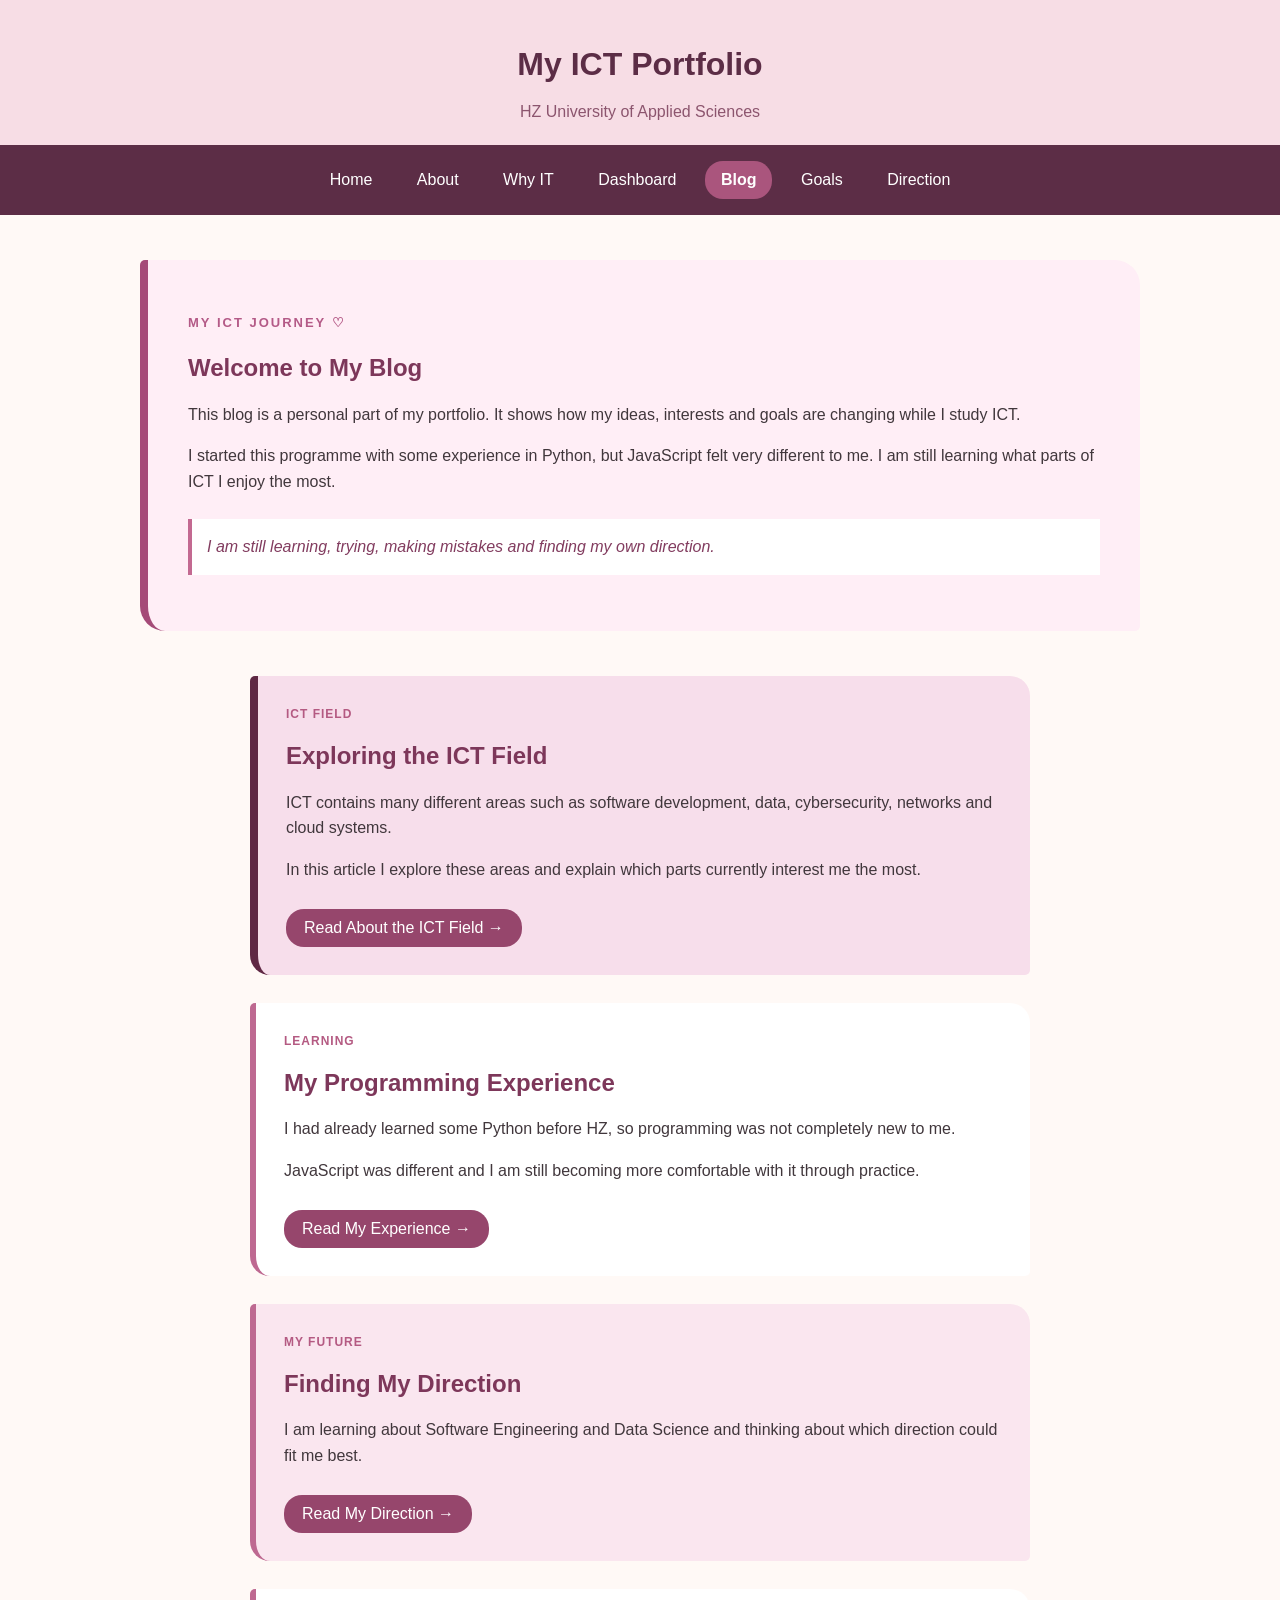
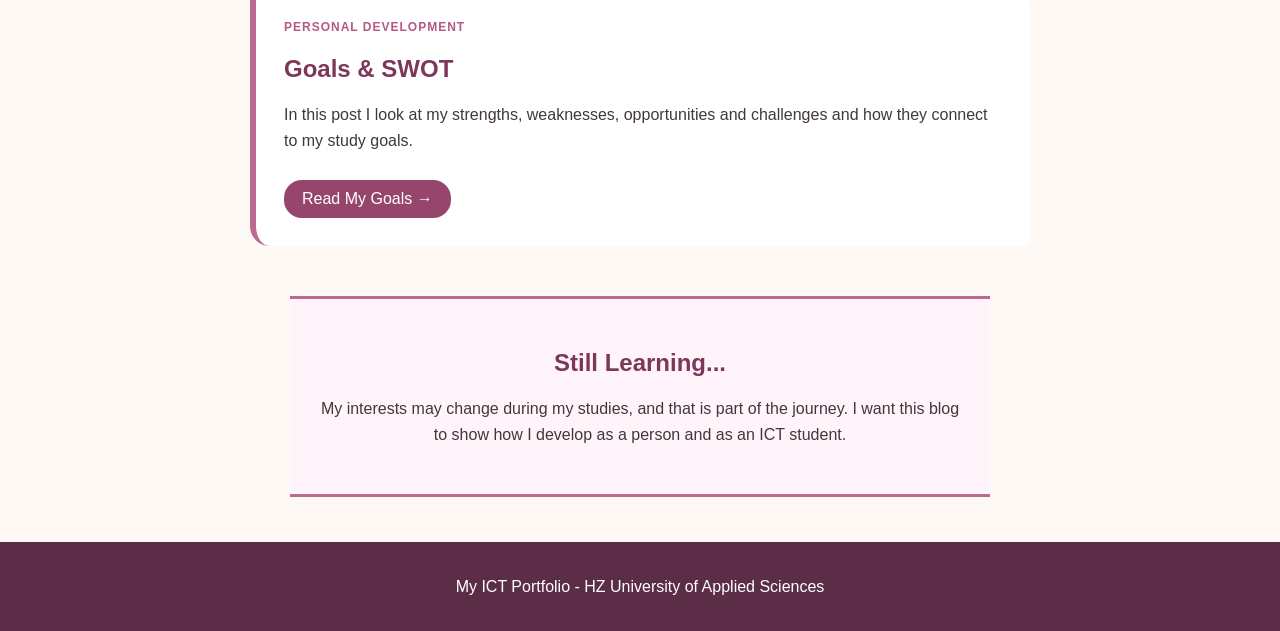
==== commit b07ae04e: "update about page and rubric content" ====
--- a/blog.html
+++ b/blog.html
@@ -1,143 +1,237 @@
 <!doctype html>
 <html lang="en">
-  <head>
-    <meta charset="UTF-8" />
-    <meta name="viewport" content="width=device-width, initial-scale=1.0" />
-
-    <title>Blog - My ICT Portfolio</title>
-
-    <meta
-      name="description"
-      content="My personal ICT blog about my goals, programming experience, future direction and interest in cybersecurity."
-    />
-
-    <link rel="stylesheet" href="css/style.css" />
-  </head>
-
-  <body>
-    <header>
-      <h1>My ICT Portfolio</h1>
-
-      <p class="header-text">HZ University of Applied Sciences</p>
-
-      <nav>
-        <a href="index.html">Home</a>
-        <a href="profile.html">Profile</a>
-        <a href="why-it.html">Why IT</a>
-        <a href="dashboard.html">Dashboard</a>
-        <a href="blog.html" class="active" aria-current="page">Blog</a>
-        <a href="goals.html">Goals</a>
-        <a href="direction.html">Direction</a>
-      </nav>
-    </header>
-
-    <main>
-      <section class="personal-blog-intro">
-        <p class="blog-note">MY ICT JOURNEY ♡</p>
-
-        <h2>Welcome to My Blog</h2>
-
-        <p>
-          This blog is a personal part of my portfolio. It shows how my ideas,
-          interests and goals are changing while I study ICT.
-        </p>
-
-        <p>
-          I started this programme with some experience in Python, but
-          JavaScript felt very different to me. I am still learning what parts
-          of ICT I enjoy the most.
-        </p>
-
-        <p class="blog-quote">
-          I am still learning, trying, making mistakes and finding my own
-          direction.
-        </p>
-      </section>
-
-      <article class="personal-post cyber-post">
-        <span class="post-label">CURRENT INTEREST</span>
-
-        <time class="post-date" datetime="2026-10-28"> 28 October 2026 </time>
-
-        <h2>Cybersecurity & My ICT Direction</h2>
-
-        <p>
-          Recently cybersecurity has become one of the areas of ICT that
-          interests me the most.
-        </p>
-
-        <p>
-          I like the idea of investigating problems, understanding what happens
-          behind a system and learning how computers and networks can be
-          protected.
-        </p>
-
-        <a href="ict-field.html" class="blog-button">
-          Read About My ICT Interest →
-        </a>
-      </article>
-
-      <article class="personal-post">
-        <span class="post-label">LEARNING</span>
-
-        <time class="post-date" datetime="2026-10-28"> 28 October 2026 </time>
-
-        <h2>My Programming Experience</h2>
-
-        <p>
-          I had already learned some Python before HZ, so programming was not
-          completely new to me. JavaScript was different and I am still becoming
-          more comfortable with it through practice.
-        </p>
-
-        <a href="programming-experience.html" class="blog-button">
-          Read My Experience →
-        </a>
-      </article>
-
-      <article class="personal-post soft-post">
-        <span class="post-label">MY FUTURE</span>
-
-        <time class="post-date" datetime="2026-09-04"> 4 September 2026 </time>
-
-        <h2>Finding My Direction</h2>
-
-        <p>
-          I do not know exactly where I will end up in ICT yet. My interests are
-          changing as I learn more.
-        </p>
-
-        <a href="direction.html" class="blog-button"> Read My Direction → </a>
-      </article>
-
-      <article class="personal-post">
-        <span class="post-label">PERSONAL</span>
-
-        <time class="post-date" datetime="2026-09-04"> 4 September 2026 </time>
-
-        <h2>Goals & SWOT</h2>
-
-        <p>
-          In this post I look at my strengths, weaknesses, opportunities and
-          challenges as an ICT student.
-        </p>
-
-        <a href="goals.html" class="blog-button"> Read My Goals → </a>
-      </article>
-
-      <section class="blog-ending">
-        <h2>Still Learning...</h2>
-
-        <p>
-          My interests may change during my studies, and that is part of the
-          journey. I want this blog to show how I develop as a person and as an
-          ICT student.
-        </p>
-      </section>
-    </main>
-
-    <footer>
-      <p>My ICT Portfolio - HZ University of Applied Sciences</p>
-    </footer>
-  </body>
+
+<head>
+  <meta charset="UTF-8">
+
+  <meta
+    name="viewport"
+    content="width=device-width, initial-scale=1.0"
+  >
+
+  <title>Blog - My ICT Portfolio</title>
+
+  <meta
+    name="description"
+    content="My personal ICT blog about my goals, programming experience, future direction and interest in the ICT field."
+  >
+
+  <link rel="stylesheet" href="css/style.css">
+</head>
+
+<body>
+
+  <header>
+
+    <h1>My ICT Portfolio</h1>
+
+    <p class="header-text">
+      HZ University of Applied Sciences
+    </p>
+
+    <nav>
+
+      <a href="index.html">
+        Home
+      </a>
+
+      <a href="about.html">
+        About
+      </a>
+
+      <a href="why-it.html">
+        Why IT
+      </a>
+
+      <a href="dashboard.html">
+        Dashboard
+      </a>
+
+      <a
+        href="blog.html"
+        class="active"
+        aria-current="page"
+      >
+        Blog
+      </a>
+
+      <a href="goals.html">
+        Goals
+      </a>
+
+      <a href="direction.html">
+        Direction
+      </a>
+
+    </nav>
+
+  </header>
+
+
+  <main>
+
+    <section class="personal-blog-intro">
+
+      <p class="blog-note">
+        MY ICT JOURNEY ♡
+      </p>
+
+      <h2>
+        Welcome to My Blog
+      </h2>
+
+      <p>
+        This blog is a personal part of my portfolio. It shows how my
+        ideas, interests and goals are changing while I study ICT.
+      </p>
+
+      <p>
+        I started this programme with some experience in Python, but
+        JavaScript felt very different to me. I am still learning what
+        parts of ICT I enjoy the most.
+      </p>
+
+      <p class="blog-quote">
+        I am still learning, trying, making mistakes and finding my
+        own direction.
+      </p>
+
+    </section>
+
+
+    <article class="personal-post cyber-post">
+
+      <span class="post-label">
+        ICT FIELD
+      </span>
+
+      <h2>
+        Exploring the ICT Field
+      </h2>
+
+      <p>
+        ICT contains many different areas such as software development,
+        data, cybersecurity, networks and cloud systems.
+      </p>
+
+      <p>
+        In this article I explore these areas and explain which parts
+        currently interest me the most.
+      </p>
+
+      <a
+        href="ict-field.html"
+        class="blog-button"
+      >
+        Read About the ICT Field →
+      </a>
+
+    </article>
+
+
+    <article class="personal-post">
+
+      <span class="post-label">
+        LEARNING
+      </span>
+
+      <h2>
+        My Programming Experience
+      </h2>
+
+      <p>
+        I had already learned some Python before HZ, so programming was
+        not completely new to me.
+      </p>
+
+      <p>
+        JavaScript was different and I am still becoming more
+        comfortable with it through practice.
+      </p>
+
+      <a
+        href="programming-experience.html"
+        class="blog-button"
+      >
+        Read My Experience →
+      </a>
+
+    </article>
+
+
+    <article class="personal-post soft-post">
+
+      <span class="post-label">
+        MY FUTURE
+      </span>
+
+      <h2>
+        Finding My Direction
+      </h2>
+
+      <p>
+        I am learning about Software Engineering and Data Science and
+        thinking about which direction could fit me best.
+      </p>
+
+      <a
+        href="direction.html"
+        class="blog-button"
+      >
+        Read My Direction →
+      </a>
+
+    </article>
+
+
+    <article class="personal-post">
+
+      <span class="post-label">
+        PERSONAL DEVELOPMENT
+      </span>
+
+      <h2>
+        Goals & SWOT
+      </h2>
+
+      <p>
+        In this post I look at my strengths, weaknesses, opportunities
+        and challenges and how they connect to my study goals.
+      </p>
+
+      <a
+        href="goals.html"
+        class="blog-button"
+      >
+        Read My Goals →
+      </a>
+
+    </article>
+
+
+    <section class="blog-ending">
+
+      <h2>
+        Still Learning...
+      </h2>
+
+      <p>
+        My interests may change during my studies, and that is part of
+        the journey. I want this blog to show how I develop as a person
+        and as an ICT student.
+      </p>
+
+    </section>
+
+  </main>
+
+
+  <footer>
+    <p>
+      My ICT Portfolio - HZ University of Applied Sciences
+    </p>
+  </footer>
+
+</body>
+
 </html>
--- a/css/style.css
+++ b/css/style.css
@@ -95,6 +95,13 @@
   text-decoration: none;
 }
 
+.small-label {
+  color: rgb(185, 90, 135);
+  font-size: 12px;
+  font-weight: bold;
+  letter-spacing: 2px;
+}
+
 /* =========================================
    GENERAL TABLE
    ========================================= */
@@ -135,7 +142,7 @@
 }
 
 /* =========================================
-   HOME PAGE
+   HOME
    ========================================= */
 
 .home-intro {
@@ -177,6 +184,7 @@
   border: 1px solid rgb(220, 200, 205);
   border-radius: 8px;
   transform: rotate(3deg);
+  box-sizing: border-box;
 }
 
 .intro-photo p {
@@ -196,7 +204,6 @@
 
 .home-button:hover {
   background-color: rgb(92, 45, 70);
-  color: white;
 }
 
 /* =========================================
@@ -232,6 +239,7 @@
   border-top: 5px solid rgb(190, 105, 145);
   border-radius: 4px 4px 16px 16px;
   color: rgb(95, 40, 68);
+  box-sizing: border-box;
 }
 
 .portfolio-item strong {
@@ -251,10 +259,6 @@
   border-top-color: rgb(92, 45, 70);
 }
 
-.portfolio-item:hover span {
-  color: rgb(92, 45, 70);
-}
-
 /* =========================================
    HOME - INTERESTS
    ========================================= */
@@ -290,7 +294,7 @@
 }
 
 /* =========================================
-   PROFILE PAGE
+   ABOUT
    ========================================= */
 
 .profile-top {
@@ -301,8 +305,6 @@
   margin-bottom: 45px;
 }
 
-/* ABOUT ME */
-
 .about-me {
   width: 55%;
   display: inline-block;
@@ -327,8 +329,6 @@
   font-weight: bold;
 }
 
-/* PROFILE PHOTO */
-
 .photo-area {
   width: 34%;
   display: inline-block;
@@ -354,8 +354,6 @@
   font-size: 13px;
   margin-bottom: 5px;
 }
-
-/* GITHUB */
 
 .github-button {
   display: inline-block;
@@ -368,11 +366,10 @@
 
 .github-button:hover {
   background-color: rgb(92, 45, 70);
-  color: white;
-}
-
-/* =========================================
-   PROFILE - THEATRE
+}
+
+/* =========================================
+   THEATRE
    ========================================= */
 
 .theatre-section {
@@ -406,37 +403,19 @@
   font-size: 12px;
   font-weight: bold;
   letter-spacing: 1px;
-  margin-bottom: 5px;
 }
 
 .theatre-text h2 {
   color: rgb(95, 40, 68);
   font-size: 30px;
-  margin-top: 5px;
-  margin-bottom: 15px;
-}
-
-.theatre-text h3 {
-  color: rgb(105, 45, 75);
-  font-size: 17px;
-  margin-bottom: 5px;
-}
-
-.theatre-text p {
-  line-height: 1.7;
 }
 
 .theatre-details {
   padding-left: 20px;
-  margin-top: 5px;
-}
-
-.theatre-details li {
-  margin-bottom: 4px;
-}
-
-/* =========================================
-   PROFILE - BAKING
+}
+
+/* =========================================
+   BAKING
    ========================================= */
 
 .baking-section {
@@ -459,18 +438,11 @@
   font-size: 12px;
   font-weight: bold;
   letter-spacing: 1px;
-  margin-bottom: 5px;
 }
 
 .baking-text h2 {
   color: rgb(95, 40, 68);
   font-size: 30px;
-  margin-top: 5px;
-  margin-bottom: 15px;
-}
-
-.baking-text p {
-  line-height: 1.7;
 }
 
 .baking-note {
@@ -504,7 +476,6 @@
 .baking-photo p {
   color: rgb(135, 90, 110);
   font-size: 13px;
-  margin-bottom: 4px;
 }
 
 /* =========================================
@@ -515,6 +486,7 @@
   background-color: rgb(255, 246, 250);
   padding: 30px;
   border-radius: 5px 20px 5px 20px;
+  border-left: 6px solid rgb(185, 95, 135);
 }
 
 .useful-links h2 {
@@ -536,17 +508,8 @@
   color: white;
 }
 
-.external-menu {
-  border-left: 6px solid rgb(185, 95, 135);
-}
-
-.external-menu h2::after {
-  content: " ↗";
-  font-size: 16px;
-}
-
-/* =========================================
-   WHY IT PAGE
+/* =========================================
+   WHY IT
    ========================================= */
 
 .why-intro {
@@ -560,7 +523,6 @@
 .why-intro h2 {
   color: rgb(95, 40, 68);
   font-size: 32px;
-  margin-top: 5px;
 }
 
 .why-small {
@@ -570,35 +532,47 @@
   letter-spacing: 2px;
 }
 
+.why-cards {
+  margin-bottom: 30px;
+}
+
 .why-box {
-  width: 42%;
+  width: 46%;
   display: inline-block;
   vertical-align: top;
   background-color: white;
   padding: 25px;
-  margin-right: 3%;
+  margin: 1%;
   border-top: 5px solid rgb(190, 105, 145);
   border-radius: 5px 5px 18px 18px;
-}
-
-.why-box h2 {
-  color: rgb(105, 45, 75);
+  box-sizing: border-box;
 }
 
 .second-box {
   background-color: rgb(250, 230, 239);
 }
 
+.why-hz {
+  background-color: white;
+  padding: 30px;
+  margin-top: 40px;
+  border-left: 7px solid rgb(190, 105, 145);
+  border-radius: 5px 20px 5px 20px;
+}
+
+.long-term-section {
+  background-color: rgb(250, 230, 239);
+  padding: 30px;
+  margin-top: 30px;
+  border-radius: 20px 5px 20px 5px;
+}
+
 .why-goal {
   background-color: rgb(248, 228, 236);
   padding: 30px;
   margin-top: 40px;
   border-radius: 20px 5px 20px 5px;
   text-align: center;
-}
-
-.why-goal h2 {
-  color: rgb(95, 40, 68);
 }
 
 .why-button {
@@ -612,11 +586,10 @@
 
 .why-button:hover {
   background-color: rgb(92, 45, 70);
-  color: white;
-}
-
-/* =========================================
-   BLOG PAGE
+}
+
+/* =========================================
+   BLOG
    ========================================= */
 
 .personal-blog-intro {
@@ -627,12 +600,6 @@
   border-radius: 5px 25px 5px 25px;
 }
 
-.personal-blog-intro h2 {
-  color: rgb(95, 40, 68);
-  font-size: 32px;
-  margin-top: 5px;
-}
-
 .blog-note {
   color: rgb(180, 90, 135);
   font-size: 13px;
@@ -662,11 +629,6 @@
   background-color: rgb(255, 246, 250);
 }
 
-.personal-post h2 {
-  color: rgb(100, 45, 72);
-  margin-top: 5px;
-}
-
 .soft-post {
   background-color: rgb(250, 230, 239);
 }
@@ -681,13 +643,6 @@
   font-size: 12px;
   font-weight: bold;
   letter-spacing: 1px;
-}
-
-.post-date {
-  display: block;
-  color: rgb(135, 105, 118);
-  font-size: 12px;
-  margin-top: 6px;
 }
 
 .blog-button {
@@ -701,7 +656,6 @@
 
 .blog-button:hover {
   background-color: rgb(92, 45, 70);
-  color: white;
 }
 
 .blog-ending {
@@ -714,12 +668,8 @@
   border-bottom: 3px solid rgb(190, 105, 145);
 }
 
-.blog-ending h2 {
-  color: rgb(95, 40, 68);
-}
-
-/* =========================================
-   GOALS PAGE
+/* =========================================
+   GOALS / SWOT
    ========================================= */
 
 .goals-intro {
@@ -730,37 +680,23 @@
   margin-bottom: 40px;
 }
 
-.goals-intro h2 {
-  color: rgb(95, 40, 68);
-  font-size: 32px;
-}
-
 .swot-section {
   margin-bottom: 45px;
 }
 
 .swot-section h2 {
-  color: rgb(95, 40, 68);
-  text-align: center;
-  margin-bottom: 25px;
+  text-align: center;
 }
 
 .swot-box {
-  width: 42%;
+  width: 46%;
   display: inline-block;
   vertical-align: top;
   background-color: white;
-  margin: 10px;
+  margin: 1%;
   padding: 22px;
   border-radius: 12px;
-}
-
-.swot-box h3 {
-  margin-top: 0;
-}
-
-.swot-box li {
-  margin: 8px 0;
+  box-sizing: border-box;
 }
 
 .strength {
@@ -782,6 +718,42 @@
   border-top: 5px solid rgb(95, 40, 68);
 }
 
+/* =========================================
+   STUDY SUCCESS
+   ========================================= */
+
+.study-success-section {
+  background-color: rgb(255, 244, 248);
+  padding: 30px;
+  margin: 40px 0;
+  border-left: 7px solid rgb(180, 100, 135);
+  border-radius: 5px 20px 5px 20px;
+}
+
+.study-success-section > h2,
+.study-success-section > p {
+  text-align: center;
+}
+
+.success-box {
+  background-color: white;
+  padding: 22px;
+  margin: 18px 0;
+  border-left: 5px solid rgb(190, 105, 145);
+  border-radius: 5px 15px 5px 15px;
+}
+
+.success-box:hover {
+  background-color: rgb(255, 249, 251);
+}
+
+.goals-connection {
+  background-color: rgb(250, 230, 239);
+  padding: 30px;
+  margin: 35px 0;
+  border-radius: 20px 5px 20px 5px;
+}
+
 .future-goal {
   background-color: rgb(250, 230, 239);
   padding: 30px;
@@ -790,7 +762,7 @@
 }
 
 /* =========================================
-   DIRECTION PAGE
+   DIRECTION
    ========================================= */
 
 .direction-intro {
@@ -801,11 +773,6 @@
   margin-bottom: 35px;
 }
 
-.direction-intro h2 {
-  color: rgb(95, 40, 68);
-  font-size: 32px;
-}
-
 .direction-card {
   width: 80%;
   background-color: white;
@@ -815,10 +782,6 @@
   border-radius: 5px 18px 5px 18px;
 }
 
-.direction-card h2 {
-  color: rgb(105, 45, 75);
-}
-
 .direction-card:hover {
   background-color: rgb(255, 246, 250);
 }
@@ -828,10 +791,6 @@
   border-left-color: rgb(110, 45, 75);
 }
 
-.direction-card li {
-  margin: 9px 0;
-}
-
 .direction-end {
   background-color: rgb(248, 228, 236);
   padding: 30px;
@@ -840,12 +799,8 @@
   border-radius: 20px 5px 20px 5px;
 }
 
-.direction-end h2 {
-  color: rgb(95, 40, 68);
-}
-
-/* =========================================
-   PROGRAMMING EXPERIENCE
+/* =========================================
+   PROGRAMMING
    ========================================= */
 
 .programming-intro {
@@ -856,22 +811,13 @@
   margin-bottom: 40px;
 }
 
-.programming-intro h2 {
-  color: rgb(95, 40, 68);
-  font-size: 32px;
-}
-
 .learning-section {
   margin-bottom: 45px;
-}
-
-.learning-section h2 {
-  color: rgb(95, 40, 68);
   text-align: center;
 }
 
 .learning-box {
-  width: 26%;
+  width: 29%;
   display: inline-block;
   vertical-align: top;
   background-color: white;
@@ -879,10 +825,8 @@
   margin: 8px;
   border-top: 5px solid rgb(190, 105, 145);
   border-radius: 5px 5px 15px 15px;
-}
-
-.learning-box h3 {
-  color: rgb(105, 45, 75);
+  box-sizing: border-box;
+  text-align: left;
 }
 
 .learning-box:hover {
@@ -896,10 +840,6 @@
   margin-bottom: 40px;
 }
 
-.challenge-section h2 {
-  color: rgb(95, 40, 68);
-}
-
 .programming-goal {
   background-color: white;
   padding: 30px;
@@ -908,12 +848,8 @@
   border-radius: 5px 5px 18px 18px;
 }
 
-.programming-goal h2 {
-  color: rgb(95, 40, 68);
-}
-
-/* =========================================
-   ICT FIELD PAGE
+/* =========================================
+   ICT FIELD
    ========================================= */
 
 .field-intro {
@@ -924,23 +860,13 @@
   margin-bottom: 40px;
 }
 
-.field-intro h2 {
-  color: rgb(95, 40, 68);
-  font-size: 32px;
-}
-
 .field-section {
   margin-bottom: 45px;
-}
-
-.field-section h2 {
-  color: rgb(95, 40, 68);
-  text-align: center;
-  margin-bottom: 25px;
+  text-align: center;
 }
 
 .field-box {
-  width: 42%;
+  width: 46%;
   display: inline-block;
   vertical-align: top;
   background-color: white;
@@ -948,10 +874,8 @@
   margin: 10px;
   border-top: 5px solid rgb(190, 105, 145);
   border-radius: 5px 5px 15px 15px;
-}
-
-.field-box h3 {
-  color: rgb(105, 45, 75);
+  box-sizing: border-box;
+  text-align: left;
 }
 
 .field-box:hover {
@@ -966,12 +890,8 @@
   margin-bottom: 40px;
 }
 
-.cyber-interest h2 {
-  color: rgb(95, 40, 68);
-}
-
-/* =========================================
-   BACK BUTTON
+/* =========================================
+   BUTTON
    ========================================= */
 
 .back-button {
@@ -985,11 +905,10 @@
 
 .back-button:hover {
   background-color: rgb(92, 45, 70);
-  color: white;
-}
-
-/* =========================================
-   DASHBOARD PAGE
+}
+
+/* =========================================
+   DASHBOARD
    ========================================= */
 
 .dashboard-intro {
@@ -1000,24 +919,12 @@
   border-radius: 5px 25px 5px 25px;
 }
 
-.dashboard-intro h2 {
-  color: rgb(95, 40, 68);
-  font-size: 32px;
-  margin-top: 5px;
-  margin-bottom: 10px;
-}
-
 .dashboard-small {
   color: rgb(185, 90, 135);
   font-size: 12px;
   font-weight: bold;
   letter-spacing: 2px;
-  margin-bottom: 5px;
-}
-
-/* =========================================
-   STUDY PROGRESS
-   ========================================= */
+}
 
 .study-progress {
   width: 80%;
@@ -1032,18 +939,6 @@
 .progress-title {
   text-align: center;
   margin-bottom: 25px;
-}
-
-.progress-title h2 {
-  color: rgb(95, 40, 68);
-  margin: 0 0 6px 0;
-  font-size: 28px;
-}
-
-.progress-title p {
-  color: rgb(150, 80, 110);
-  margin: 0;
-  font-size: 14px;
 }
 
 .progress-bar {
@@ -1059,7 +954,6 @@
   width: 0%;
   height: 100%;
   background-color: rgb(180, 100, 135);
-  border-radius: 15px;
 }
 
 .boundary-line {
@@ -1084,10 +978,6 @@
   font-weight: bold;
 }
 
-/* =========================================
-   DASHBOARD STATUS
-   ========================================= */
-
 .dashboard-status {
   background-color: rgb(250, 230, 239);
   padding: 25px;
@@ -1096,17 +986,6 @@
   border-radius: 20px 5px 20px 5px;
 }
 
-.dashboard-status h2 {
-  color: rgb(95, 40, 68);
-  margin-top: 0;
-  margin-bottom: 5px;
-}
-
-.dashboard-status p {
-  color: rgb(120, 90, 105);
-  margin-top: 5px;
-}
-
 .status-list {
   margin-top: 18px;
 }
@@ -1135,10 +1014,6 @@
   color: rgb(150, 60, 75);
 }
 
-/* =========================================
-   DASHBOARD TABLE
-   ========================================= */
-
 .dashboard-table {
   background-color: white;
   padding: 30px;
@@ -1150,41 +1025,18 @@
 
 .dashboard-table h2 {
   text-align: center;
-  color: rgb(95, 40, 68);
-  margin-top: 0;
-  margin-bottom: 25px;
 }
 
 .dashboard-table table {
-  width: 100%;
-  border-collapse: collapse;
-  background-color: white;
   font-size: 14px;
 }
-
-.dashboard-table th,
-.dashboard-table td {
-  padding: 12px;
-  border: 1px solid rgb(225, 200, 210);
-  text-align: left;
-}
-
-.dashboard-table th {
-  background-color: rgb(95, 40, 68);
-  color: white;
-}
-
-/* BLOCK TITLE */
 
 .quarter-row td {
   background-color: rgb(232, 190, 210);
   color: rgb(85, 35, 60);
   font-weight: bold;
   text-align: center;
-  font-size: 15px;
-}
-
-/* COURSE CODE */
+}
 
 .course-code {
   display: block;
@@ -1193,8 +1045,6 @@
   margin-top: 4px;
 }
 
-/* NOT COMPLETED */
-
 .not-completed td {
   background-color: rgb(255, 251, 252);
 }
@@ -1203,33 +1053,18 @@
   background-color: rgb(250, 235, 242);
 }
 
-/* PASSED */
-
 .passed td {
   background-color: rgb(230, 245, 233);
 }
 
-.passed:hover td {
-  background-color: rgb(215, 238, 220);
-}
-
-/* INSUFFICIENT */
-
 .failed td {
   background-color: rgb(250, 228, 232);
 }
-
-.failed:hover td {
-  background-color: rgb(245, 215, 220);
-}
-
-/* TOTAL */
 
 .total-row td {
   background-color: rgb(95, 40, 68);
   color: white;
   font-weight: bold;
-  padding: 14px;
 }
 
 /* =========================================
@@ -1245,8 +1080,6 @@
     padding: 8px 12px;
   }
 
-  /* HOME */
-
   .intro-text {
     width: 100%;
   }
@@ -1257,11 +1090,9 @@
   }
 
   .portfolio-item {
-    width: 85%;
+    width: 90%;
     margin: 8px 0;
   }
-
-  /* PROFILE */
 
   .about-me {
     width: 100%;
@@ -1287,74 +1118,36 @@
     width: 100%;
   }
 
-  .baking-text {
-    margin-right: 0;
-  }
-
   .baking-photo {
     margin-top: 25px;
   }
 
-  /* WHY IT */
-
   .why-box {
+    width: 96%;
+  }
+
+  .swot-box {
+    width: 96%;
+  }
+
+  .direction-card {
+    width: 95%;
+  }
+
+  .learning-box {
     width: 90%;
-    margin-bottom: 20px;
-  }
-
-  /* BLOG */
+  }
+
+  .field-box {
+    width: 95%;
+  }
 
   .personal-post {
     width: 90%;
-    margin: 20px auto;
   }
 
   .blog-ending {
-    width: 85%;
-  }
-
-  /* GOALS */
-
-  .swot-box {
     width: 90%;
-  }
-
-  /* DIRECTION */
-
-  .direction-card {
-    width: 90%;
-  }
-
-  /* PROGRAMMING */
-
-  .learning-box {
-    width: 85%;
-  }
-
-  /* ICT FIELD */
-
-  .field-box {
-    width: 90%;
-  }
-
-  /* INTRO BOXES */
-
-  .home-intro,
-  .profile-top,
-  .why-intro,
-  .personal-blog-intro,
-  .goals-intro,
-  .direction-intro,
-  .programming-intro,
-  .field-intro,
-  .dashboard-intro {
-    padding: 25px;
-  }
-
-  /* DASHBOARD */
-
-  .dashboard-intro h2 {
-    font-size: 27px;
   }
 
   .study-progress {
@@ -1362,16 +1155,8 @@
     padding: 22px;
   }
 
-  .progress-title h2 {
-    font-size: 23px;
-  }
-
   .progress-info {
     font-size: 10px;
-  }
-
-  .dashboard-status {
-    padding: 20px;
   }
 
   .status-item {
